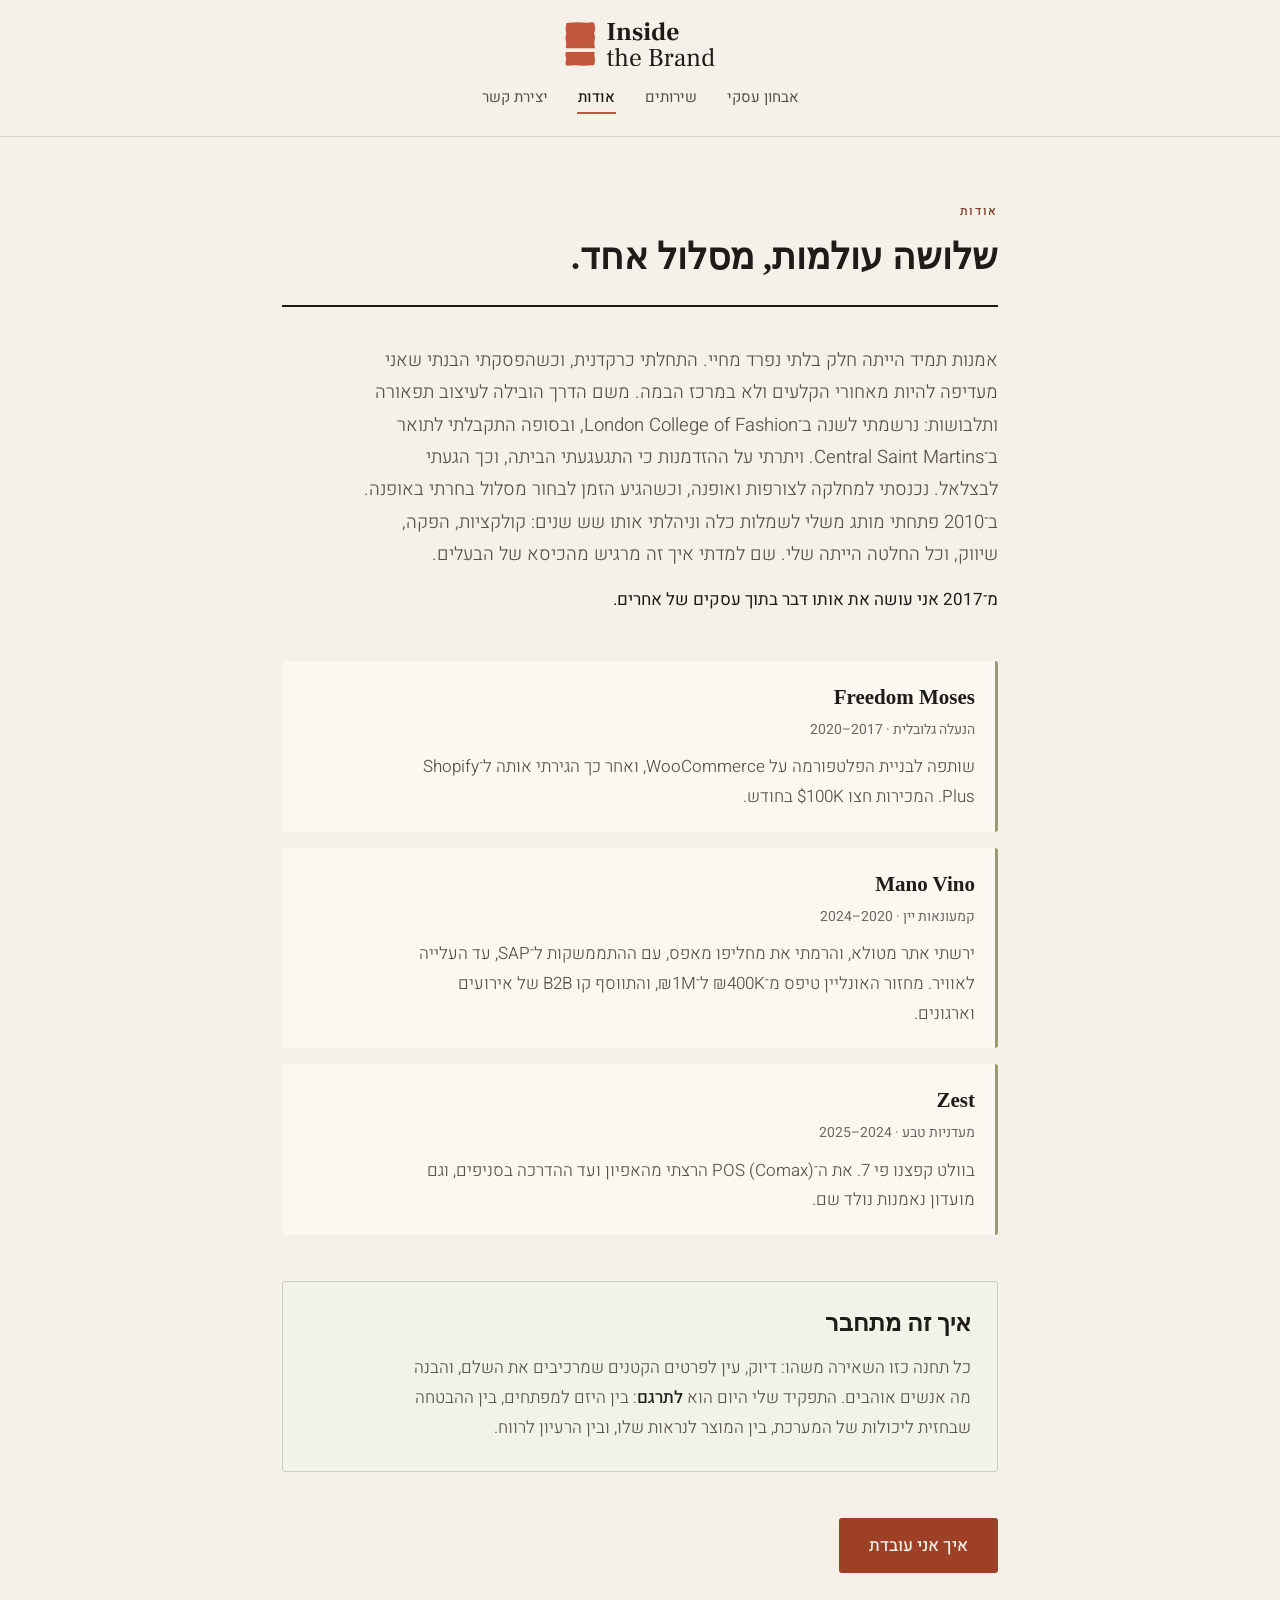
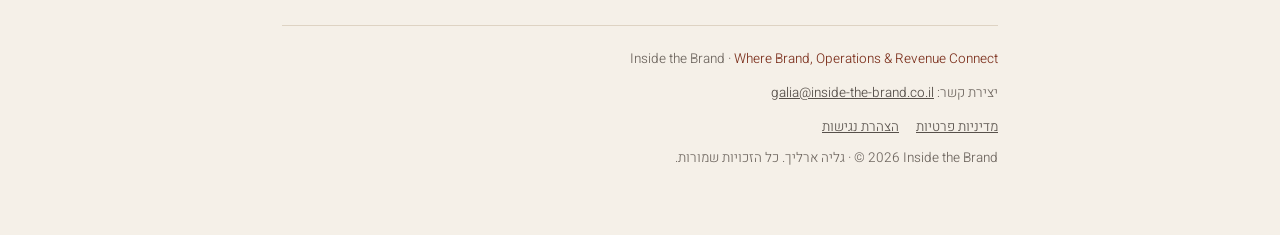
==== about.html @ d3a3e1fe "השאלון עובר ל-diagnosis.html, הלוגו מקשר לדף הבית, תיקון עוגן יצירת קשר Co-Authored-By: Claude Opus " ====
<!doctype html>
<html lang="he" dir="rtl">
<head>
<meta charset="utf-8">
<meta name="viewport" content="width=device-width, initial-scale=1">
<!-- מדיניות אבטחה (23.09.2026): בעמוד הזה אין סקריפט, ולכן שום סקריפט לא ירוץ בו. -->
<meta http-equiv="Content-Security-Policy" content="default-src 'none'; style-src 'self' 'unsafe-inline'; font-src 'self'; img-src 'self'; form-action 'none'; base-uri 'none'">
<meta name="referrer" content="same-origin">
<title>אודות — Inside the Brand</title>
<meta name="description" content="גליה ארליך: מעיצוב אופנה ומותג עצמאי אל ניהול אי־קומרס ותפעול למותגי צריכה. שלושה עולמות שמתחברים לתפקיד אחד — לתרגם בין הרעיון לרווח.">
<link rel="icon" href="assets/itb-favicon.ico" sizes="any">
<link rel="icon" type="image/png" href="assets/itb-favicon-32.png" sizes="32x32">
<link rel="apple-touch-icon" href="assets/itb-favicon-180.png">
<link rel="stylesheet" href="assets/fonts/fonts.css">
<link rel="stylesheet" href="assets/tokens.css">
<link rel="stylesheet" href="assets/masthead.css">
<style>
  /* הצבעים מגיעים כולם מ-assets/tokens.css. אין כאן אף הקס. */
  *{box-sizing:border-box}
  html{background:var(--surface)}
  body{
    margin:0;direction:rtl;text-align:right;
    font-family:var(--font-body);
    font-size:17px;line-height:1.75;font-weight:400;color:var(--fg);background:var(--surface);
    -webkit-font-smoothing:antialiased;
  }
  .wrap{max-width:760px;margin:0 auto;padding:46px 22px 64px}

  header{border-bottom:2px solid var(--fg);padding-bottom:26px;margin-bottom:38px}
  .eyebrow{font-size:12px;letter-spacing:.14em;color:var(--accent-deep);font-weight:500;margin:0 0 14px}
  h1{font-family:var(--font-display);font-size:36px;line-height:1.2;margin:0;font-weight:700;color:var(--fg)}

  section{margin:0 0 46px}
  h2{font-family:var(--font-display);font-size:24px;margin:0 0 14px;font-weight:700;line-height:1.3;color:var(--fg)}
  p{color:var(--fg-soft);font-weight:300;margin:0 0 14px;max-width:64ch}
  strong{color:var(--fg);font-weight:500}
  a{color:var(--accent-deep)}
  a:focus-visible{outline:3px solid var(--accent-deep);outline-offset:2px;border-radius:2px}

  .opening p:first-child{font-size:18.5px}
  .bridge-line{color:var(--fg);font-weight:400}

  /* שלוש התחנות — רצועת זית דקה, המשפחה המשנית */
  .roles{margin:6px 0 46px}
  .role{
    border-right:3px solid var(--olive-400);
    background:var(--surface-card);
    border-radius:0 3px 3px 0;
    padding:18px 20px 20px;margin:0 0 16px;
  }
  .role:last-child{margin-bottom:0}
  .role .nm{font-family:var(--font-display);font-size:21px;font-weight:700;color:var(--fg);margin:0 0 2px}
  .role .meta{font-size:14px;color:var(--fg-muted);font-weight:400;margin:0 0 10px}
  .role p:last-child{margin-bottom:0}

  /* איך זה מתחבר */
  .connect{background:var(--olive-050);border:1px solid var(--olive-200);border-radius:3px;padding:26px 26px 28px}
  .connect h2{margin-top:0}
  .connect p:last-child{margin-bottom:0}

  .next{margin-top:6px}
  .cta{
    display:inline-block;background:var(--accent-fill);color:var(--paper);
    text-decoration:none;font-weight:500;font-size:17px;padding:13px 30px;border-radius:3px;
  }
  .cta:hover{background:var(--terra-500)}
  .cta:focus-visible{outline:3px solid var(--accent-deep);outline-offset:3px}

  footer{margin-top:52px;padding-top:22px;border-top:1px solid var(--paper-500);font-size:13.5px;color:var(--fg-muted);font-weight:300}
  footer .t{color:var(--accent-deep)}
  footer .contact{display:block;margin-top:10px}
  footer .contact a{color:var(--fg-soft);overflow-wrap:anywhere}
  footer .legal-links{display:block;margin-top:10px}
  footer .legal-links a{color:var(--fg-soft);text-decoration:underline;margin-left:14px}
  footer .rights{display:block;margin-top:8px}

  @media (max-width:600px){
    .wrap{padding:30px 16px 48px}
    h1{font-size:27px} h2{font-size:21px}
    .connect{padding:20px 18px 22px}
    .role{padding:15px 16px 17px}
  }
</style>
</head>
<body>

<div class="masthead">
  <p class="logo"><a href="./" class="home-link">
    <img src="assets/itb-lockup-primary.svg" alt="Inside the Brand · לדף הבית" width="150" height="44">
  </a></p>
<!-- MENU:START -->
  <nav class="nav" aria-label="ניווט ראשי">
    <ul>
      <li><a href="diagnosis.html">אבחון עסקי</a></li>
      <li><a href="services.html">שירותים</a></li>
      <li><a href="about.html" aria-current="page">אודות</a></li>
      <li><a href="#contact">יצירת קשר</a></li>
    </ul>
  </nav>
<!-- MENU:END -->
</div>

<div class="wrap">

<header>
  <p class="eyebrow">אודות</p>
  <h1>שלושה עולמות, מסלול אחד.</h1>
</header>

<section class="opening">
  <p>אמנות תמיד הייתה חלק בלתי נפרד מחיי. התחלתי כרקדנית, וכשהפסקתי הבנתי שאני מעדיפה להיות מאחורי הקלעים ולא במרכז הבמה. משם הדרך הובילה לעיצוב תפאורה ותלבושות: נרשמתי לשנה ב־London College of Fashion, ובסופה התקבלתי לתואר ב־Central Saint Martins. ויתרתי על ההזדמנות כי התגעגעתי הביתה, וכך הגעתי לבצלאל. נכנסתי למחלקה לצורפות ואופנה, וכשהגיע הזמן לבחור מסלול בחרתי באופנה. ב־2010 פתחתי מותג משלי לשמלות כלה וניהלתי אותו שש שנים: קולקציות, הפקה, שיווק, וכל החלטה הייתה שלי. שם למדתי איך זה מרגיש מהכיסא של הבעלים.</p>
  <p class="bridge-line">מ־2017 אני עושה את אותו דבר בתוך עסקים של אחרים.</p>
</section>

<section class="roles">
  <div class="role">
    <p class="nm">Freedom Moses</p>
    <p class="meta">הנעלה גלובלית · 2017–2020</p>
    <p>שותפה לבניית הפלטפורמה על WooCommerce, ואחר כך הגירתי אותה ל־Shopify Plus. המכירות חצו $100K בחודש.</p>
  </div>
  <div class="role">
    <p class="nm">Mano Vino</p>
    <p class="meta">קמעונאות יין · 2020–2024</p>
    <p>ירשתי אתר מטולא, והרמתי את מחליפו מאפס, עם ההתממשקות ל־SAP, עד העלייה לאוויר. מחזור האונליין טיפס מ־₪400K ל־₪1M, והתווסף קו B2B של אירועים וארגונים.</p>
  </div>
  <div class="role">
    <p class="nm">Zest</p>
    <p class="meta">מעדניות טבע · 2024–2025</p>
    <p>בוולט קפצנו פי 7. את ה־POS (Comax) הרצתי מהאפיון ועד ההדרכה בסניפים, וגם מועדון נאמנות נולד שם.</p>
  </div>
</section>

<section class="connect">
  <h2>איך זה מתחבר</h2>
  <p>כל תחנה כזו השאירה משהו: דיוק, עין לפרטים הקטנים שמרכיבים את השלם, והבנה מה אנשים אוהבים. התפקיד שלי היום הוא <strong>לתרגם</strong>: בין היזם למפתחים, בין ההבטחה שבחזית ליכולות של המערכת, בין המוצר לנראות שלו, ובין הרעיון לרווח.</p>
</section>

<section class="next">
  <p><a class="cta" href="services.html">איך אני עובדת</a></p>
</section>

<footer id="contact">
  Inside the Brand · <span class="t">Where Brand, Operations &amp; Revenue Connect</span>
  <span class="contact">יצירת קשר: <a href="mailto:galia@inside-the-brand.co.il">galia@inside-the-brand.co.il</a></span>
  <span class="legal-links">
    <a href="מדיניות-פרטיות.html">מדיניות פרטיות</a>
    <a href="הצהרת-נגישות.html">הצהרת נגישות</a>
  </span>
  <span class="rights"><span dir="ltr">&copy; 2026 Inside the Brand</span> · גליה ארליך. כל הזכויות שמורות.</span>
</footer>

</div>
</body>
</html>
---- assets/fonts/fonts.css ----
/* Heebo + Frank Ruhl Libre, served from this site instead of fonts.googleapis.com
   so a visitor's browser never contacts Google just to draw text (added 18.09.2026,
   security review). The @font-face rules are Google's own, byte for byte, with only
   the URLs changed, so rendering is identical.
   Both fonts: SIL Open Font License 1.1, https://openfontlicense.org
   Heebo (c) The Heebo Project Authors. Frank Ruhl Libre (c) The Frank Ruhl Libre Project Authors. */
/* hebrew */
@font-face {
  font-family: 'Frank Ruhl Libre';
  font-style: normal;
  font-weight: 400;
  font-display: swap;
  src: url(frank-ruhl-libre-hebrew.woff2) format('woff2');
  unicode-range: U+0307-0308, U+0590-05FF, U+200C-2010, U+20AA, U+25CC, U+FB1D-FB4F;
}
/* latin-ext */
@font-face {
  font-family: 'Frank Ruhl Libre';
  font-style: normal;
  font-weight: 400;
  font-display: swap;
  src: url(frank-ruhl-libre-latin-ext.woff2) format('woff2');
  unicode-range: U+0100-02BA, U+02BD-02C5, U+02C7-02CC, U+02CE-02D7, U+02DD-02FF, U+0304, U+0308, U+0329, U+1D00-1DBF, U+1E00-1E9F, U+1EF2-1EFF, U+2020, U+20A0-20AB, U+20AD-20C0, U+2113, U+2C60-2C7F, U+A720-A7FF;
}
/* latin */
@font-face {
  font-family: 'Frank Ruhl Libre';
  font-style: normal;
  font-weight: 400;
  font-display: swap;
  src: url(frank-ruhl-libre-latin.woff2) format('woff2');
  unicode-range: U+0000-00FF, U+0131, U+0152-0153, U+02BB-02BC, U+02C6, U+02DA, U+02DC, U+0304, U+0308, U+0329, U+2000-206F, U+20AC, U+2122, U+2191, U+2193, U+2212, U+2215, U+FEFF, U+FFFD;
}
/* hebrew */
@font-face {
  font-family: 'Frank Ruhl Libre';
  font-style: normal;
  font-weight: 500;
  font-display: swap;
  src: url(frank-ruhl-libre-hebrew.woff2) format('woff2');
  unicode-range: U+0307-0308, U+0590-05FF, U+200C-2010, U+20AA, U+25CC, U+FB1D-FB4F;
}
/* latin-ext */
@font-face {
  font-family: 'Frank Ruhl Libre';
  font-style: normal;
  font-weight: 500;
  font-display: swap;
  src: url(frank-ruhl-libre-latin-ext.woff2) format('woff2');
  unicode-range: U+0100-02BA, U+02BD-02C5, U+02C7-02CC, U+02CE-02D7, U+02DD-02FF, U+0304, U+0308, U+0329, U+1D00-1DBF, U+1E00-1E9F, U+1EF2-1EFF, U+2020, U+20A0-20AB, U+20AD-20C0, U+2113, U+2C60-2C7F, U+A720-A7FF;
}
/* latin */
@font-face {
  font-family: 'Frank Ruhl Libre';
  font-style: normal;
  font-weight: 500;
  font-display: swap;
  src: url(frank-ruhl-libre-latin.woff2) format('woff2');
  unicode-range: U+0000-00FF, U+0131, U+0152-0153, U+02BB-02BC, U+02C6, U+02DA, U+02DC, U+0304, U+0308, U+0329, U+2000-206F, U+20AC, U+2122, U+2191, U+2193, U+2212, U+2215, U+FEFF, U+FFFD;
}
/* hebrew */
@font-face {
  font-family: 'Frank Ruhl Libre';
  font-style: normal;
  font-weight: 700;
  font-display: swap;
  src: url(frank-ruhl-libre-hebrew.woff2) format('woff2');
  unicode-range: U+0307-0308, U+0590-05FF, U+200C-2010, U+20AA, U+25CC, U+FB1D-FB4F;
}
/* latin-ext */
@font-face {
  font-family: 'Frank Ruhl Libre';
  font-style: normal;
  font-weight: 700;
  font-display: swap;
  src: url(frank-ruhl-libre-latin-ext.woff2) format('woff2');
  unicode-range: U+0100-02BA, U+02BD-02C5, U+02C7-02CC, U+02CE-02D7, U+02DD-02FF, U+0304, U+0308, U+0329, U+1D00-1DBF, U+1E00-1E9F, U+1EF2-1EFF, U+2020, U+20A0-20AB, U+20AD-20C0, U+2113, U+2C60-2C7F, U+A720-A7FF;
}
/* latin */
@font-face {
  font-family: 'Frank Ruhl Libre';
  font-style: normal;
  font-weight: 700;
  font-display: swap;
  src: url(frank-ruhl-libre-latin.woff2) format('woff2');
  unicode-range: U+0000-00FF, U+0131, U+0152-0153, U+02BB-02BC, U+02C6, U+02DA, U+02DC, U+0304, U+0308, U+0329, U+2000-206F, U+20AC, U+2122, U+2191, U+2193, U+2212, U+2215, U+FEFF, U+FFFD;
}
/* hebrew */
@font-face {
  font-family: 'Heebo';
  font-style: normal;
  font-weight: 300;
  font-display: swap;
  src: url(heebo-hebrew.woff2) format('woff2');
  unicode-range: U+0307-0308, U+0590-05FF, U+200C-2010, U+20AA, U+25CC, U+FB1D-FB4F;
}
/* math */
@font-face {
  font-family: 'Heebo';
  font-style: normal;
  font-weight: 300;
  font-display: swap;
  src: url(heebo-math.woff2) format('woff2');
  unicode-range: U+0302-0303, U+0305, U+0307-0308, U+0310, U+0312, U+0315, U+031A, U+0326-0327, U+032C, U+032F-0330, U+0332-0333, U+0338, U+033A, U+0346, U+034D, U+0391-03A1, U+03A3-03A9, U+03B1-03C9, U+03D1, U+03D5-03D6, U+03F0-03F1, U+03F4-03F5, U+2016-2017, U+2034-2038, U+203C, U+2040, U+2043, U+2047, U+2050, U+2057, U+205F, U+2070-2071, U+2074-208E, U+2090-209C, U+20D0-20DC, U+20E1, U+20E5-20EF, U+2100-2112, U+2114-2115, U+2117-2121, U+2123-214F, U+2190, U+2192, U+2194-21AE, U+21B0-21E5, U+21F1-21F2, U+21F4-2211, U+2213-2214, U+2216-22FF, U+2308-230B, U+2310, U+2319, U+231C-2321, U+2336-237A, U+237C, U+2395, U+239B-23B7, U+23D0, U+23DC-23E1, U+2474-2475, U+25AF, U+25B3, U+25B7, U+25BD, U+25C1, U+25CA, U+25CC, U+25FB, U+266D-266F, U+27C0-27FF, U+2900-2AFF, U+2B0E-2B11, U+2B30-2B4C, U+2BFE, U+3030, U+FF5B, U+FF5D, U+1D400-1D7FF, U+1EE00-1EEFF;
}
/* symbols */
@font-face {
  font-family: 'Heebo';
  font-style: normal;
  font-weight: 300;
  font-display: swap;
  src: url(heebo-symbols.woff2) format('woff2');
  unicode-range: U+0001-000C, U+000E-001F, U+007F-009F, U+20DD-20E0, U+20E2-20E4, U+2150-218F, U+2190, U+2192, U+2194-2199, U+21AF, U+21E6-21F0, U+21F3, U+2218-2219, U+2299, U+22C4-22C6, U+2300-243F, U+2440-244A, U+2460-24FF, U+25A0-27BF, U+2800-28FF, U+2921-2922, U+2981, U+29BF, U+29EB, U+2B00-2BFF, U+4DC0-4DFF, U+FFF9-FFFB, U+10140-1018E, U+10190-1019C, U+101A0, U+101D0-101FD, U+102E0-102FB, U+10E60-10E7E, U+1D2C0-1D2D3, U+1D2E0-1D37F, U+1F000-1F0FF, U+1F100-1F1AD, U+1F1E6-1F1FF, U+1F30D-1F30F, U+1F315, U+1F31C, U+1F31E, U+1F320-1F32C, U+1F336, U+1F378, U+1F37D, U+1F382, U+1F393-1F39F, U+1F3A7-1F3A8, U+1F3AC-1F3AF, U+1F3C2, U+1F3C4-1F3C6, U+1F3CA-1F3CE, U+1F3D4-1F3E0, U+1F3ED, U+1F3F1-1F3F3, U+1F3F5-1F3F7, U+1F408, U+1F415, U+1F41F, U+1F426, U+1F43F, U+1F441-1F442, U+1F444, U+1F446-1F449, U+1F44C-1F44E, U+1F453, U+1F46A, U+1F47D, U+1F4A3, U+1F4B0, U+1F4B3, U+1F4B9, U+1F4BB, U+1F4BF, U+1F4C8-1F4CB, U+1F4D6, U+1F4DA, U+1F4DF, U+1F4E3-1F4E6, U+1F4EA-1F4ED, U+1F4F7, U+1F4F9-1F4FB, U+1F4FD-1F4FE, U+1F503, U+1F507-1F50B, U+1F50D, U+1F512-1F513, U+1F53E-1F54A, U+1F54F-1F5FA, U+1F610, U+1F650-1F67F, U+1F687, U+1F68D, U+1F691, U+1F694, U+1F698, U+1F6AD, U+1F6B2, U+1F6B9-1F6BA, U+1F6BC, U+1F6C6-1F6CF, U+1F6D3-1F6D7, U+1F6E0-1F6EA, U+1F6F0-1F6F3, U+1F6F7-1F6FC, U+1F700-1F7FF, U+1F800-1F80B, U+1F810-1F847, U+1F850-1F859, U+1F860-1F887, U+1F890-1F8AD, U+1F8B0-1F8BB, U+1F8C0-1F8C1, U+1F900-1F90B, U+1F93B, U+1F946, U+1F984, U+1F996, U+1F9E9, U+1FA00-1FA6F, U+1FA70-1FA7C, U+1FA80-1FA89, U+1FA8F-1FAC6, U+1FACE-1FADC, U+1FADF-1FAE9, U+1FAF0-1FAF8, U+1FB00-1FBFF;
}
/* latin-ext */
@font-face {
  font-family: 'Heebo';
  font-style: normal;
  font-weight: 300;
  font-display: swap;
  src: url(heebo-latin-ext.woff2) format('woff2');
  unicode-range: U+0100-02BA, U+02BD-02C5, U+02C7-02CC, U+02CE-02D7, U+02DD-02FF, U+0304, U+0308, U+0329, U+1D00-1DBF, U+1E00-1E9F, U+1EF2-1EFF, U+2020, U+20A0-20AB, U+20AD-20C0, U+2113, U+2C60-2C7F, U+A720-A7FF;
}
/* latin */
@font-face {
  font-family: 'Heebo';
  font-style: normal;
  font-weight: 300;
  font-display: swap;
  src: url(heebo-latin.woff2) format('woff2');
  unicode-range: U+0000-00FF, U+0131, U+0152-0153, U+02BB-02BC, U+02C6, U+02DA, U+02DC, U+0304, U+0308, U+0329, U+2000-206F, U+20AC, U+2122, U+2191, U+2193, U+2212, U+2215, U+FEFF, U+FFFD;
}
/* hebrew */
@font-face {
  font-family: 'Heebo';
  font-style: normal;
  font-weight: 400;
  font-display: swap;
  src: url(heebo-hebrew.woff2) format('woff2');
  unicode-range: U+0307-0308, U+0590-05FF, U+200C-2010, U+20AA, U+25CC, U+FB1D-FB4F;
}
/* math */
@font-face {
  font-family: 'Heebo';
  font-style: normal;
  font-weight: 400;
  font-display: swap;
  src: url(heebo-math.woff2) format('woff2');
  unicode-range: U+0302-0303, U+0305, U+0307-0308, U+0310, U+0312, U+0315, U+031A, U+0326-0327, U+032C, U+032F-0330, U+0332-0333, U+0338, U+033A, U+0346, U+034D, U+0391-03A1, U+03A3-03A9, U+03B1-03C9, U+03D1, U+03D5-03D6, U+03F0-03F1, U+03F4-03F5, U+2016-2017, U+2034-2038, U+203C, U+2040, U+2043, U+2047, U+2050, U+2057, U+205F, U+2070-2071, U+2074-208E, U+2090-209C, U+20D0-20DC, U+20E1, U+20E5-20EF, U+2100-2112, U+2114-2115, U+2117-2121, U+2123-214F, U+2190, U+2192, U+2194-21AE, U+21B0-21E5, U+21F1-21F2, U+21F4-2211, U+2213-2214, U+2216-22FF, U+2308-230B, U+2310, U+2319, U+231C-2321, U+2336-237A, U+237C, U+2395, U+239B-23B7, U+23D0, U+23DC-23E1, U+2474-2475, U+25AF, U+25B3, U+25B7, U+25BD, U+25C1, U+25CA, U+25CC, U+25FB, U+266D-266F, U+27C0-27FF, U+2900-2AFF, U+2B0E-2B11, U+2B30-2B4C, U+2BFE, U+3030, U+FF5B, U+FF5D, U+1D400-1D7FF, U+1EE00-1EEFF;
}
/* symbols */
@font-face {
  font-family: 'Heebo';
  font-style: normal;
  font-weight: 400;
  font-display: swap;
  src: url(heebo-symbols.woff2) format('woff2');
  unicode-range: U+0001-000C, U+000E-001F, U+007F-009F, U+20DD-20E0, U+20E2-20E4, U+2150-218F, U+2190, U+2192, U+2194-2199, U+21AF, U+21E6-21F0, U+21F3, U+2218-2219, U+2299, U+22C4-22C6, U+2300-243F, U+2440-244A, U+2460-24FF, U+25A0-27BF, U+2800-28FF, U+2921-2922, U+2981, U+29BF, U+29EB, U+2B00-2BFF, U+4DC0-4DFF, U+FFF9-FFFB, U+10140-1018E, U+10190-1019C, U+101A0, U+101D0-101FD, U+102E0-102FB, U+10E60-10E7E, U+1D2C0-1D2D3, U+1D2E0-1D37F, U+1F000-1F0FF, U+1F100-1F1AD, U+1F1E6-1F1FF, U+1F30D-1F30F, U+1F315, U+1F31C, U+1F31E, U+1F320-1F32C, U+1F336, U+1F378, U+1F37D, U+1F382, U+1F393-1F39F, U+1F3A7-1F3A8, U+1F3AC-1F3AF, U+1F3C2, U+1F3C4-1F3C6, U+1F3CA-1F3CE, U+1F3D4-1F3E0, U+1F3ED, U+1F3F1-1F3F3, U+1F3F5-1F3F7, U+1F408, U+1F415, U+1F41F, U+1F426, U+1F43F, U+1F441-1F442, U+1F444, U+1F446-1F449, U+1F44C-1F44E, U+1F453, U+1F46A, U+1F47D, U+1F4A3, U+1F4B0, U+1F4B3, U+1F4B9, U+1F4BB, U+1F4BF, U+1F4C8-1F4CB, U+1F4D6, U+1F4DA, U+1F4DF, U+1F4E3-1F4E6, U+1F4EA-1F4ED, U+1F4F7, U+1F4F9-1F4FB, U+1F4FD-1F4FE, U+1F503, U+1F507-1F50B, U+1F50D, U+1F512-1F513, U+1F53E-1F54A, U+1F54F-1F5FA, U+1F610, U+1F650-1F67F, U+1F687, U+1F68D, U+1F691, U+1F694, U+1F698, U+1F6AD, U+1F6B2, U+1F6B9-1F6BA, U+1F6BC, U+1F6C6-1F6CF, U+1F6D3-1F6D7, U+1F6E0-1F6EA, U+1F6F0-1F6F3, U+1F6F7-1F6FC, U+1F700-1F7FF, U+1F800-1F80B, U+1F810-1F847, U+1F850-1F859, U+1F860-1F887, U+1F890-1F8AD, U+1F8B0-1F8BB, U+1F8C0-1F8C1, U+1F900-1F90B, U+1F93B, U+1F946, U+1F984, U+1F996, U+1F9E9, U+1FA00-1FA6F, U+1FA70-1FA7C, U+1FA80-1FA89, U+1FA8F-1FAC6, U+1FACE-1FADC, U+1FADF-1FAE9, U+1FAF0-1FAF8, U+1FB00-1FBFF;
}
/* latin-ext */
@font-face {
  font-family: 'Heebo';
  font-style: normal;
  font-weight: 400;
  font-display: swap;
  src: url(heebo-latin-ext.woff2) format('woff2');
  unicode-range: U+0100-02BA, U+02BD-02C5, U+02C7-02CC, U+02CE-02D7, U+02DD-02FF, U+0304, U+0308, U+0329, U+1D00-1DBF, U+1E00-1E9F, U+1EF2-1EFF, U+2020, U+20A0-20AB, U+20AD-20C0, U+2113, U+2C60-2C7F, U+A720-A7FF;
}
/* latin */
@font-face {
  font-family: 'Heebo';
  font-style: normal;
  font-weight: 400;
  font-display: swap;
  src: url(heebo-latin.woff2) format('woff2');
  unicode-range: U+0000-00FF, U+0131, U+0152-0153, U+02BB-02BC, U+02C6, U+02DA, U+02DC, U+0304, U+0308, U+0329, U+2000-206F, U+20AC, U+2122, U+2191, U+2193, U+2212, U+2215, U+FEFF, U+FFFD;
}
/* hebrew */
@font-face {
  font-family: 'Heebo';
  font-style: normal;
  font-weight: 500;
  font-display: swap;
  src: url(heebo-hebrew.woff2) format('woff2');
  unicode-range: U+0307-0308, U+0590-05FF, U+200C-2010, U+20AA, U+25CC, U+FB1D-FB4F;
}
/* math */
@font-face {
  font-family: 'Heebo';
  font-style: normal;
  font-weight: 500;
  font-display: swap;
  src: url(heebo-math.woff2) format('woff2');
  unicode-range: U+0302-0303, U+0305, U+0307-0308, U+0310, U+0312, U+0315, U+031A, U+0326-0327, U+032C, U+032F-0330, U+0332-0333, U+0338, U+033A, U+0346, U+034D, U+0391-03A1, U+03A3-03A9, U+03B1-03C9, U+03D1, U+03D5-03D6, U+03F0-03F1, U+03F4-03F5, U+2016-2017, U+2034-2038, U+203C, U+2040, U+2043, U+2047, U+2050, U+2057, U+205F, U+2070-2071, U+2074-208E, U+2090-209C, U+20D0-20DC, U+20E1, U+20E5-20EF, U+2100-2112, U+2114-2115, U+2117-2121, U+2123-214F, U+2190, U+2192, U+2194-21AE, U+21B0-21E5, U+21F1-21F2, U+21F4-2211, U+2213-2214, U+2216-22FF, U+2308-230B, U+2310, U+2319, U+231C-2321, U+2336-237A, U+237C, U+2395, U+239B-23B7, U+23D0, U+23DC-23E1, U+2474-2475, U+25AF, U+25B3, U+25B7, U+25BD, U+25C1, U+25CA, U+25CC, U+25FB, U+266D-266F, U+27C0-27FF, U+2900-2AFF, U+2B0E-2B11, U+2B30-2B4C, U+2BFE, U+3030, U+FF5B, U+FF5D, U+1D400-1D7FF, U+1EE00-1EEFF;
}
/* symbols */
@font-face {
  font-family: 'Heebo';
  font-style: normal;
  font-weight: 500;
  font-display: swap;
  src: url(heebo-symbols.woff2) format('woff2');
  unicode-range: U+0001-000C, U+000E-001F, U+007F-009F, U+20DD-20E0, U+20E2-20E4, U+2150-218F, U+2190, U+2192, U+2194-2199, U+21AF, U+21E6-21F0, U+21F3, U+2218-2219, U+2299, U+22C4-22C6, U+2300-243F, U+2440-244A, U+2460-24FF, U+25A0-27BF, U+2800-28FF, U+2921-2922, U+2981, U+29BF, U+29EB, U+2B00-2BFF, U+4DC0-4DFF, U+FFF9-FFFB, U+10140-1018E, U+10190-1019C, U+101A0, U+101D0-101FD, U+102E0-102FB, U+10E60-10E7E, U+1D2C0-1D2D3, U+1D2E0-1D37F, U+1F000-1F0FF, U+1F100-1F1AD, U+1F1E6-1F1FF, U+1F30D-1F30F, U+1F315, U+1F31C, U+1F31E, U+1F320-1F32C, U+1F336, U+1F378, U+1F37D, U+1F382, U+1F393-1F39F, U+1F3A7-1F3A8, U+1F3AC-1F3AF, U+1F3C2, U+1F3C4-1F3C6, U+1F3CA-1F3CE, U+1F3D4-1F3E0, U+1F3ED, U+1F3F1-1F3F3, U+1F3F5-1F3F7, U+1F408, U+1F415, U+1F41F, U+1F426, U+1F43F, U+1F441-1F442, U+1F444, U+1F446-1F449, U+1F44C-1F44E, U+1F453, U+1F46A, U+1F47D, U+1F4A3, U+1F4B0, U+1F4B3, U+1F4B9, U+1F4BB, U+1F4BF, U+1F4C8-1F4CB, U+1F4D6, U+1F4DA, U+1F4DF, U+1F4E3-1F4E6, U+1F4EA-1F4ED, U+1F4F7, U+1F4F9-1F4FB, U+1F4FD-1F4FE, U+1F503, U+1F507-1F50B, U+1F50D, U+1F512-1F513, U+1F53E-1F54A, U+1F54F-1F5FA, U+1F610, U+1F650-1F67F, U+1F687, U+1F68D, U+1F691, U+1F694, U+1F698, U+1F6AD, U+1F6B2, U+1F6B9-1F6BA, U+1F6BC, U+1F6C6-1F6CF, U+1F6D3-1F6D7, U+1F6E0-1F6EA, U+1F6F0-1F6F3, U+1F6F7-1F6FC, U+1F700-1F7FF, U+1F800-1F80B, U+1F810-1F847, U+1F850-1F859, U+1F860-1F887, U+1F890-1F8AD, U+1F8B0-1F8BB, U+1F8C0-1F8C1, U+1F900-1F90B, U+1F93B, U+1F946, U+1F984, U+1F996, U+1F9E9, U+1FA00-1FA6F, U+1FA70-1FA7C, U+1FA80-1FA89, U+1FA8F-1FAC6, U+1FACE-1FADC, U+1FADF-1FAE9, U+1FAF0-1FAF8, U+1FB00-1FBFF;
}
/* latin-ext */
@font-face {
  font-family: 'Heebo';
  font-style: normal;
  font-weight: 500;
  font-display: swap;
  src: url(heebo-latin-ext.woff2) format('woff2');
  unicode-range: U+0100-02BA, U+02BD-02C5, U+02C7-02CC, U+02CE-02D7, U+02DD-02FF, U+0304, U+0308, U+0329, U+1D00-1DBF, U+1E00-1E9F, U+1EF2-1EFF, U+2020, U+20A0-20AB, U+20AD-20C0, U+2113, U+2C60-2C7F, U+A720-A7FF;
}
/* latin */
@font-face {
  font-family: 'Heebo';
  font-style: normal;
  font-weight: 500;
  font-display: swap;
  src: url(heebo-latin.woff2) format('woff2');
  unicode-range: U+0000-00FF, U+0131, U+0152-0153, U+02BB-02BC, U+02C6, U+02DA, U+02DC, U+0304, U+0308, U+0329, U+2000-206F, U+20AC, U+2122, U+2191, U+2193, U+2212, U+2215, U+FEFF, U+FFFD;
}
/* hebrew */
@font-face {
  font-family: 'Heebo';
  font-style: normal;
  font-weight: 700;
  font-display: swap;
  src: url(heebo-hebrew.woff2) format('woff2');
  unicode-range: U+0307-0308, U+0590-05FF, U+200C-2010, U+20AA, U+25CC, U+FB1D-FB4F;
}
/* math */
@font-face {
  font-family: 'Heebo';
  font-style: normal;
  font-weight: 700;
  font-display: swap;
  src: url(heebo-math.woff2) format('woff2');
  unicode-range: U+0302-0303, U+0305, U+0307-0308, U+0310, U+0312, U+0315, U+031A, U+0326-0327, U+032C, U+032F-0330, U+0332-0333, U+0338, U+033A, U+0346, U+034D, U+0391-03A1, U+03A3-03A9, U+03B1-03C9, U+03D1, U+03D5-03D6, U+03F0-03F1, U+03F4-03F5, U+2016-2017, U+2034-2038, U+203C, U+2040, U+2043, U+2047, U+2050, U+2057, U+205F, U+2070-2071, U+2074-208E, U+2090-209C, U+20D0-20DC, U+20E1, U+20E5-20EF, U+2100-2112, U+2114-2115, U+2117-2121, U+2123-214F, U+2190, U+2192, U+2194-21AE, U+21B0-21E5, U+21F1-21F2, U+21F4-2211, U+2213-2214, U+2216-22FF, U+2308-230B, U+2310, U+2319, U+231C-2321, U+2336-237A, U+237C, U+2395, U+239B-23B7, U+23D0, U+23DC-23E1, U+2474-2475, U+25AF, U+25B3, U+25B7, U+25BD, U+25C1, U+25CA, U+25CC, U+25FB, U+266D-266F, U+27C0-27FF, U+2900-2AFF, U+2B0E-2B11, U+2B30-2B4C, U+2BFE, U+3030, U+FF5B, U+FF5D, U+1D400-1D7FF, U+1EE00-1EEFF;
}
/* symbols */
@font-face {
  font-family: 'Heebo';
  font-style: normal;
  font-weight: 700;
  font-display: swap;
  src: url(heebo-symbols.woff2) format('woff2');
  unicode-range: U+0001-000C, U+000E-001F, U+007F-009F, U+20DD-20E0, U+20E2-20E4, U+2150-218F, U+2190, U+2192, U+2194-2199, U+21AF, U+21E6-21F0, U+21F3, U+2218-2219, U+2299, U+22C4-22C6, U+2300-243F, U+2440-244A, U+2460-24FF, U+25A0-27BF, U+2800-28FF, U+2921-2922, U+2981, U+29BF, U+29EB, U+2B00-2BFF, U+4DC0-4DFF, U+FFF9-FFFB, U+10140-1018E, U+10190-1019C, U+101A0, U+101D0-101FD, U+102E0-102FB, U+10E60-10E7E, U+1D2C0-1D2D3, U+1D2E0-1D37F, U+1F000-1F0FF, U+1F100-1F1AD, U+1F1E6-1F1FF, U+1F30D-1F30F, U+1F315, U+1F31C, U+1F31E, U+1F320-1F32C, U+1F336, U+1F378, U+1F37D, U+1F382, U+1F393-1F39F, U+1F3A7-1F3A8, U+1F3AC-1F3AF, U+1F3C2, U+1F3C4-1F3C6, U+1F3CA-1F3CE, U+1F3D4-1F3E0, U+1F3ED, U+1F3F1-1F3F3, U+1F3F5-1F3F7, U+1F408, U+1F415, U+1F41F, U+1F426, U+1F43F, U+1F441-1F442, U+1F444, U+1F446-1F449, U+1F44C-1F44E, U+1F453, U+1F46A, U+1F47D, U+1F4A3, U+1F4B0, U+1F4B3, U+1F4B9, U+1F4BB, U+1F4BF, U+1F4C8-1F4CB, U+1F4D6, U+1F4DA, U+1F4DF, U+1F4E3-1F4E6, U+1F4EA-1F4ED, U+1F4F7, U+1F4F9-1F4FB, U+1F4FD-1F4FE, U+1F503, U+1F507-1F50B, U+1F50D, U+1F512-1F513, U+1F53E-1F54A, U+1F54F-1F5FA, U+1F610, U+1F650-1F67F, U+1F687, U+1F68D, U+1F691, U+1F694, U+1F698, U+1F6AD, U+1F6B2, U+1F6B9-1F6BA, U+1F6BC, U+1F6C6-1F6CF, U+1F6D3-1F6D7, U+1F6E0-1F6EA, U+1F6F0-1F6F3, U+1F6F7-1F6FC, U+1F700-1F7FF, U+1F800-1F80B, U+1F810-1F847, U+1F850-1F859, U+1F860-1F887, U+1F890-1F8AD, U+1F8B0-1F8BB, U+1F8C0-1F8C1, U+1F900-1F90B, U+1F93B, U+1F946, U+1F984, U+1F996, U+1F9E9, U+1FA00-1FA6F, U+1FA70-1FA7C, U+1FA80-1FA89, U+1FA8F-1FAC6, U+1FACE-1FADC, U+1FADF-1FAE9, U+1FAF0-1FAF8, U+1FB00-1FBFF;
}
/* latin-ext */
@font-face {
  font-family: 'Heebo';
  font-style: normal;
  font-weight: 700;
  font-display: swap;
  src: url(heebo-latin-ext.woff2) format('woff2');
  unicode-range: U+0100-02BA, U+02BD-02C5, U+02C7-02CC, U+02CE-02D7, U+02DD-02FF, U+0304, U+0308, U+0329, U+1D00-1DBF, U+1E00-1E9F, U+1EF2-1EFF, U+2020, U+20A0-20AB, U+20AD-20C0, U+2113, U+2C60-2C7F, U+A720-A7FF;
}
/* latin */
@font-face {
  font-family: 'Heebo';
  font-style: normal;
  font-weight: 700;
  font-display: swap;
  src: url(heebo-latin.woff2) format('woff2');
  unicode-range: U+0000-00FF, U+0131, U+0152-0153, U+02BB-02BC, U+02C6, U+02DA, U+02DC, U+0304, U+0308, U+0329, U+2000-206F, U+20AC, U+2122, U+2191, U+2193, U+2212, U+2215, U+FEFF, U+FFFD;
}
---- assets/tokens.css ----
/* ============================================================
   Inside the Brand — טוקני צבע
   הועתק לאתר ב-23.9.2026 מתוך המקור: סקיל inside-the-brand-identity.
   ⚠️ לא עורכים כאן. משנים במקור ומעתיקים שוב, אחרת הצבעים
      באתר והצבעים במסמכים יתפצלו.
   ============================================================ */

:root {

  /* ---------- ליבה נעולה (הלוגו בנוי עליהם) ---------- */
  --ink:        #1E1B18;
  --paper:      #F5F0E8;
  --terracotta: #C0563B;

  /* ---------- ניטרלים · צד הנייר ----------
     כולם מחוממים לכיוון הנייר. אין כאן אפור טהור בכוונה:
     אפור קר ליד טרהקוטה נראה מלוכלך. */
  --paper-100: #FDFBF7;  /* כרטיס מוגבה, כמעט לבן */
  --paper-200: #FBF8F2;  /* כרטיס על נייר */
  --paper-300: #F5F0E8;  /* ★ רקע ראשי */
  --paper-400: #EBE3D7;  /* סקשן חלופי */
  --paper-500: #DED3C3;  /* גבולות, מפרידים */
  --paper-600: #C9BCA6;  /* גבול מודגש, מצב מושבת */

  /* ---------- ניטרלים · צד הדיו ---------- */
  --ink-900: #1E1B18;  /* ★ טקסט ראשי · 15.1 מול נייר */
  --ink-800: #33302B;  /* סקשן כהה שאינו שחור · 11.6 */
  --ink-700: #4A443D;  /* 8.5 */
  --ink-600: #57504A;  /* טקסט משני · 7.0 */
  --ink-550: #6F6760;  /* טקסט מוקטן / fine print · 4.9 — הכי בהיר שעדיין קריא */
  --ink-500: #8A827A;  /* 3.3 — ✕ לא לטקסט. אייקונים, מפרידים, קישוט בלבד */
  --ink-400: #ADA49A;  /* 2.2 — placeholder ומצב מושבת בלבד */

  /* ---------- טרהקוטה ---------- */
  --terra-050: #FAF0EC;  /* רקע-רמז */
  --terra-200: #EFCFC4;  /* רקע רך, תגיות */
  --terra-400: #D4826C;  /* מילוי רך, גרפים */
  --terra-500: #C0563B;  /* ★ המותג: לוגו, קווים, כתמים, גרפים */
  --terra-600: #9E4025;  /* מילוי אינטראקטיבי: כפתורים · טקסט נייר עליו = 5.8 ✓ */
  --terra-700: #7E3320;  /* hover, וגם טקסט בטרהקוטה על נייר · 7.8 ✓ */

  /* ---------- זית · המשפחה המשנית ---------- */
  --olive-050: #F1F3E8;
  --olive-200: #CBD1B4;
  --olive-400: #969E70;
  --olive-500: #737C46;  /* ★ הזהות · 3.9 — ✕ לא לטקסט קטן */
  --olive-600: #5A6138;  /* כפתור משני · טקסט נייר עליו = 5.8 ✓ */
  --olive-700: #3F452A;  /* טקסט בזית על נייר · 8.8 ✓ */

  /* ---------- קווים ---------- */
  --line:        rgba(30, 27, 24, 0.12);
  --line-strong: rgba(30, 27, 24, 0.22);

  /* ---------- סטטוסים (לדוחות אבחון) ----------
     טרהקוטה איננה סטטוס. אם צבע המותג מסמן "בעיה",
     הקורא מרגיש שמשהו לא בסדר בכל פעם שהמותג מופיע. */
  --status-ok:        #5A6138;  /* תקין */
  --status-ok-bg:     #F1F3E8;
  --status-watch:     #B5822A;  /* לבדיקה — למילוי */
  --status-watch-text:#7A5618;  /* לבדיקה — לטקסט · 6.0 על הרקע שלו ✓ */
  --status-watch-bg:  #FAF3E4;
  --status-risk:      #8C2F1E;  /* בעיה · 7.0 על הרקע שלו ✓ */
  --status-risk-bg:   #F7E9E5;

  /* ---------- רצף לגרפים ----------
     מסודר לפי בהירות עולה, עם מרווח מינימלי של 8 נקודות
     בין כל שניים. זה מה שמבטיח שהעמודות יישארו נבדלות
     בהדפסת שחור־לבן ואצל אדם עם עיוורון צבעים.
     להשתמש בסדר הזה, לא לדלג ולא לערבב. */
  --chart-1: #331825;  /* שזיף  · בהירות  1.5 */
  --chart-2: #2C6068;  /* פטרול · בהירות  9.9 */
  --chart-3: #C0563B;  /* טרהקוטה · 18.2 */
  --chart-4: #8A9463;  /* זית    · 27.5 */
  --chart-5: #D2A44E;  /* אוקר   · 40.8 */
  --chart-6: #D6CAB6;  /* חול    · 59.9 */

  /* ---------- מיפוי סמנטי ----------
     זה מה שקוד הפרויקט אמור לצרוך. הקסים לא נכנסים לקומפוננטות. */
  --surface:      var(--paper-300);
  --surface-alt:  var(--paper-400);
  --surface-card: var(--paper-200);
  --fg:           var(--ink-900);
  --fg-soft:      var(--ink-600);
  --fg-muted:     var(--ink-550);
  --accent:       var(--terra-500);
  --accent-fill:  var(--terra-600);
  --accent-deep:  var(--terra-700);
  --accent-tint:  var(--terra-050);

  /* ---------- טיפוגרפיה ---------- */
  --font-display: "Frank Ruhl Libre", Georgia, serif;   /* לוגו וכותרות */
  --font-body:    "Heebo", "Assistant", Arial, sans-serif;
}

/* ============================================================
   שלושה כללים שלא לשבור
   ------------------------------------------------------------
   1. terra-500 נותן 4.0 מול נייר. הוא לא עובר את סף הנגישות
      לטקסט רגיל. לטקסט בטרהקוטה: terra-700.
      לכפתור עם טקסט: terra-600 ומעלה.
   2. ink-500 נותן 3.3. הוא לא טקסט. ל-fine print: ink-550.
   3. accent אחד בעמוד. אם יש בסקשן 7 כפתור בצבע אחר, זו שגיאה.
   ============================================================ */
---- assets/masthead.css ----
/* ────────────────────────────────────────────────────────────
   ראש העמוד — אותו מיקום לוגו בכל עמודי האתר.

   החלטה של גליה, 18.9.2026: הלוגו ממורכז בפס עליון משלו, קטן,
   ועם מרווח לפני שהתוכן מתחיל. כל עמוד באתר טוען את הקובץ הזה
   ומשתמש באותו markup. לא משנים מיקום או גודל בתוך עמוד בודד;
   משנים כאן, וזה משתנה בכל העמודים.

   <div class="masthead">
     <p class="logo">
       <img class="light" src="assets/itb-lockup-primary.svg" alt="Inside the Brand" width="150" height="44">
     </p>
   </div>
   <div class="wrap"> …

   למה במרכז: הלוקאפ נקרא משמאל לימין, ולכן הצמדה לקצה הימני של
   עמוד בעברית מושכת אותו נגד הכיוון שלו.
   מרווח סביב הלוגו: לפחות ברוחב הסמל מכל צד (README של הלוגו).
   מינימום: 110px רוחב.

   ההחלפה בין לוגו בהיר לכהה נשארת בכל עמוד בנפרד, כי רק עמוד שיש
   לו מצב כהה רשאי להחליף. אחרת הלוגו עם הטקסט הבהיר נוחת על עמוד
   בהיר ונעלם.
   ──────────────────────────────────────────────────────────── */

.masthead{border-bottom:1px solid var(--paper-500);padding:22px 24px}
/* max-width:none — עמודים שמגבילים רוחב פסקה (למשל p{max-width:64ch})
   היו מושכים את הלוגו ימינה מהמרכז במסך רחב */
.masthead .logo{margin:0;max-width:none;text-align:center}
.masthead .logo img{width:150px;height:auto;margin:0 auto;vertical-align:top}
.masthead + .wrap{padding-top:64px}

@media (max-width:520px){
  .masthead{padding:16px 20px}
  .masthead .logo img{width:130px}
  .masthead + .wrap{padding-top:44px}
}

/* ────────────────────────────────────────────────────────────
   התפריט הראשי — נוסף 23.9.2026.

   יושב בתוך אותה רצועה עליונה, מתחת ללוגו הממורכז.
   ארבעה קישורים קצרים, ולכן שורה אחת שנשברת לשתיים בטלפון
   במקום כפתור המבורגר: אין מה לפתוח ואין מה לסגור, זה עובד
   במקלדת ובקורא מסך בלי שורת קוד אחת, ולא נוסף שום סקריפט.
   כשיתווספו קישורים (למשל "מאמרים" כשהבלוג יעלה) נשקול שוב.

   העמוד הנוכחי מסומן ב-aria-current="page", וקורא מסך אומר
   "העמוד הנוכחי". הקו מתחתיו בטרהקוטה הוא דקורטיבי בלבד,
   והצבע של הטקסט עצמו הוא --ink ולכן הניגודיות עומדת בתקן.
   ──────────────────────────────────────────────────────────── */

.masthead .nav{margin:16px 0 0}
.masthead .nav ul{
  list-style:none;margin:0;padding:0;
  display:flex;flex-wrap:wrap;justify-content:center;gap:6px 28px;
}
.masthead .nav a{
  display:inline-block;padding:3px 1px;
  color:var(--fg-soft);text-decoration:none;
  font-size:15px;font-weight:400;line-height:1.6;
  border-bottom:2px solid transparent;
}
.masthead .nav a:hover{color:var(--fg);border-bottom-color:var(--paper-500)}
.masthead .nav a[aria-current="page"]{color:var(--fg);font-weight:500;border-bottom-color:var(--accent)}
.masthead .nav a:focus-visible{outline:3px solid var(--accent-deep);outline-offset:3px;border-radius:2px}

@media (max-width:520px){
  .masthead .nav{margin:12px 0 0}
  .masthead .nav ul{gap:4px 20px}
  .masthead .nav a{font-size:14.5px}
}

/* הלוגו הוא קישור לדף הבית (24.9.2026) */
.masthead .home-link{display:inline-block}
.masthead .home-link:focus-visible{outline:3px solid var(--terra-700);outline-offset:4px;border-radius:2px}
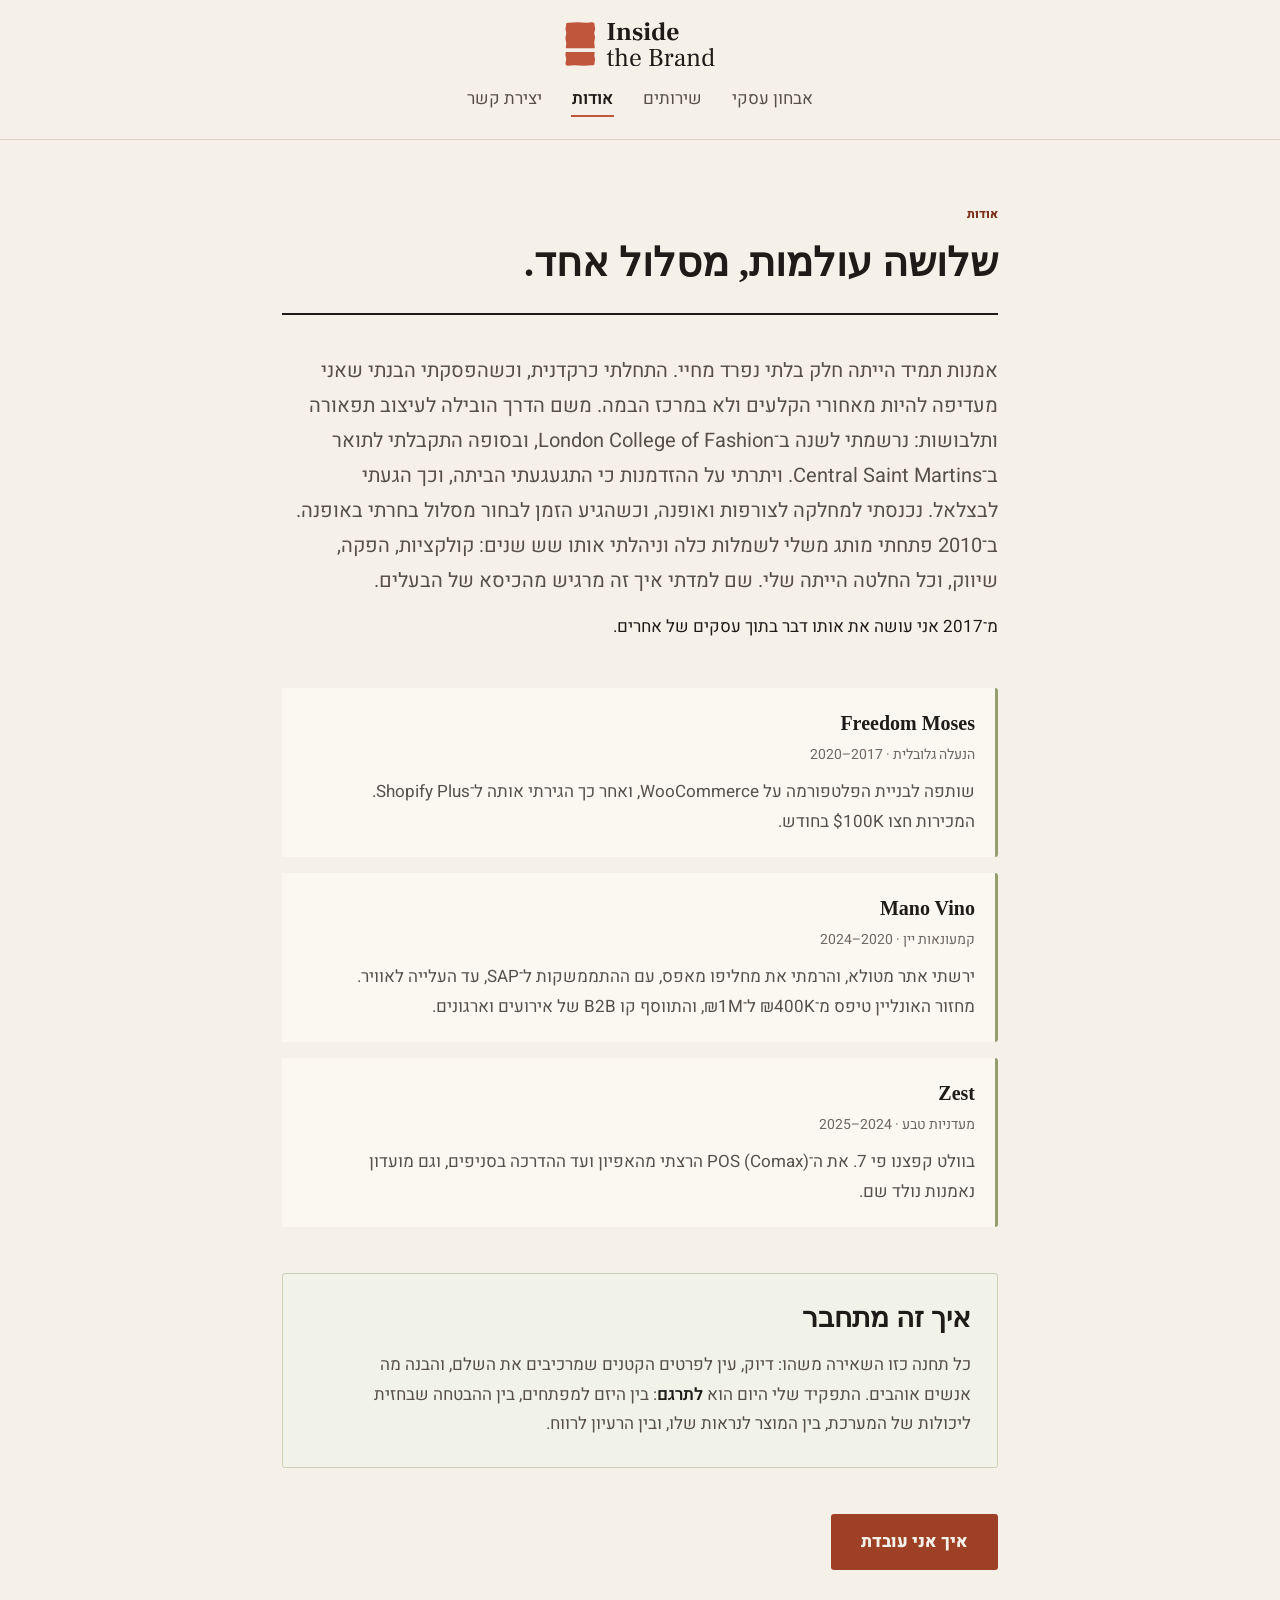
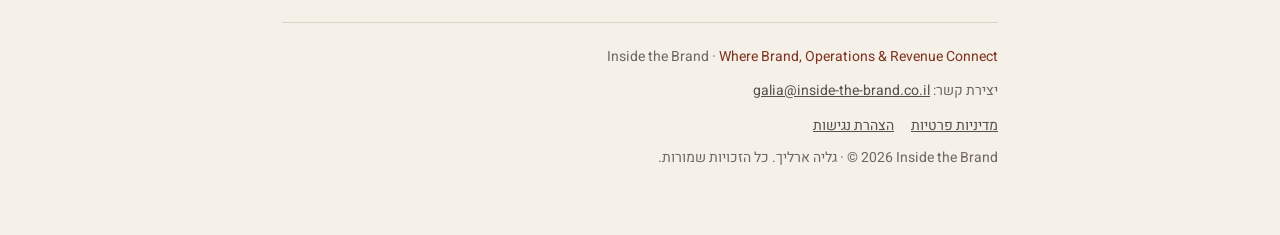
==== commit 08e18e4a: "טיפוגרפיה אחידה לפי ספר המותג, והשאלון בלי מצב כהה - assets/type.css: שישה גדלים ושלושה עוביים ל-Hee" ====
--- a/about.html
+++ b/about.html
@@ -13,6 +13,7 @@
 <link rel="apple-touch-icon" href="assets/itb-favicon-180.png">
 <link rel="stylesheet" href="assets/fonts/fonts.css">
 <link rel="stylesheet" href="assets/tokens.css">
+<link rel="stylesheet" href="assets/type.css">
 <link rel="stylesheet" href="assets/masthead.css">
 <style>
   /* הצבעים מגיעים כולם מ-assets/tokens.css. אין כאן אף הקס. */
@@ -21,24 +22,24 @@
   body{
     margin:0;direction:rtl;text-align:right;
     font-family:var(--font-body);
-    font-size:17px;line-height:1.75;font-weight:400;color:var(--fg);background:var(--surface);
+    font-size:var(--fs-body);line-height:1.75;font-weight:var(--fw-body);color:var(--fg);background:var(--surface);
     -webkit-font-smoothing:antialiased;
   }
   .wrap{max-width:760px;margin:0 auto;padding:46px 22px 64px}
 
   header{border-bottom:2px solid var(--fg);padding-bottom:26px;margin-bottom:38px}
-  .eyebrow{font-size:12px;letter-spacing:.14em;color:var(--accent-deep);font-weight:500;margin:0 0 14px}
-  h1{font-family:var(--font-display);font-size:36px;line-height:1.2;margin:0;font-weight:700;color:var(--fg)}
+  .eyebrow{font-size:var(--fs-label);color:var(--accent-deep);font-weight:var(--fw-heavy);margin:0 0 14px}
+  h1{font-family:var(--font-display);font-size:var(--fs-h1);line-height:1.2;margin:0;font-weight:var(--fw-head);color:var(--fg)}
 
   section{margin:0 0 46px}
-  h2{font-family:var(--font-display);font-size:24px;margin:0 0 14px;font-weight:700;line-height:1.3;color:var(--fg)}
-  p{color:var(--fg-soft);font-weight:300;margin:0 0 14px;max-width:64ch}
-  strong{color:var(--fg);font-weight:500}
+  h2{font-family:var(--font-display);font-size:var(--fs-h2);margin:0 0 14px;font-weight:var(--fw-head);line-height:1.3;color:var(--fg)}
+  p{color:var(--fg-soft);font-weight:var(--fw-body);margin:0 0 14px;max-width:64ch}
+  strong{color:var(--fg);font-weight:var(--fw-strong)}
   a{color:var(--accent-deep)}
   a:focus-visible{outline:3px solid var(--accent-deep);outline-offset:2px;border-radius:2px}
 
-  .opening p:first-child{font-size:18.5px}
-  .bridge-line{color:var(--fg);font-weight:400}
+  .opening p:first-child{font-size:var(--fs-h3)}
+  .bridge-line{color:var(--fg);font-weight:var(--fw-body)}
 
   /* שלוש התחנות — רצועת זית דקה, המשפחה המשנית */
   .roles{margin:6px 0 46px}
@@ -49,8 +50,8 @@
     padding:18px 20px 20px;margin:0 0 16px;
   }
   .role:last-child{margin-bottom:0}
-  .role .nm{font-family:var(--font-display);font-size:21px;font-weight:700;color:var(--fg);margin:0 0 2px}
-  .role .meta{font-size:14px;color:var(--fg-muted);font-weight:400;margin:0 0 10px}
+  .role .nm{font-family:var(--font-display);font-size:var(--fs-h3);font-weight:var(--fw-head);color:var(--fg);margin:0 0 2px}
+  .role .meta{font-size:var(--fs-small);color:var(--fg-muted);font-weight:var(--fw-body);margin:0 0 10px}
   .role p:last-child{margin-bottom:0}
 
   /* איך זה מתחבר */
@@ -61,12 +62,12 @@
   .next{margin-top:6px}
   .cta{
     display:inline-block;background:var(--accent-fill);color:var(--paper);
-    text-decoration:none;font-weight:500;font-size:17px;padding:13px 30px;border-radius:3px;
+    text-decoration:none;font-weight:var(--fw-heavy);font-size:var(--fs-body);padding:13px 30px;border-radius:3px;
   }
   .cta:hover{background:var(--terra-500)}
   .cta:focus-visible{outline:3px solid var(--accent-deep);outline-offset:3px}
 
-  footer{margin-top:52px;padding-top:22px;border-top:1px solid var(--paper-500);font-size:13.5px;color:var(--fg-muted);font-weight:300}
+  footer{margin-top:52px;padding-top:22px;border-top:1px solid var(--paper-500);font-size:var(--fs-small);color:var(--fg-muted);font-weight:var(--fw-body)}
   footer .t{color:var(--accent-deep)}
   footer .contact{display:block;margin-top:10px}
   footer .contact a{color:var(--fg-soft);overflow-wrap:anywhere}
@@ -76,7 +77,7 @@
 
   @media (max-width:600px){
     .wrap{padding:30px 16px 48px}
-    h1{font-size:27px} h2{font-size:21px}
+    h1{font-size:var(--fs-h1)} h2{font-size:var(--fs-h2)}
     .connect{padding:20px 18px 22px}
     .role{padding:15px 16px 17px}
   }
--- a/assets/fonts/fonts.css
+++ b/assets/fonts/fonts.css
@@ -4,11 +4,15 @@
    the URLs changed, so rendering is identical.
    Both fonts: SIL Open Font License 1.1, https://openfontlicense.org
    Heebo (c) The Heebo Project Authors. Frank Ruhl Libre (c) The Frank Ruhl Libre Project Authors. */
+/* 26.09.2026: both files are variable fonts (one file holds every weight).
+   Google's rules listed fixed weights 300/400/500/700 only, so 600 and 800,
+   the weights the brand book requires, were being rounded to 700.
+   One rule per file now, with the file's real weight range. */
 /* hebrew */
 @font-face {
   font-family: 'Frank Ruhl Libre';
   font-style: normal;
-  font-weight: 400;
+  font-weight: 300 900;
   font-display: swap;
   src: url(frank-ruhl-libre-hebrew.woff2) format('woff2');
   unicode-range: U+0307-0308, U+0590-05FF, U+200C-2010, U+20AA, U+25CC, U+FB1D-FB4F;
@@ -17,7 +21,7 @@
 @font-face {
   font-family: 'Frank Ruhl Libre';
   font-style: normal;
-  font-weight: 400;
+  font-weight: 300 900;
   font-display: swap;
   src: url(frank-ruhl-libre-latin-ext.woff2) format('woff2');
   unicode-range: U+0100-02BA, U+02BD-02C5, U+02C7-02CC, U+02CE-02D7, U+02DD-02FF, U+0304, U+0308, U+0329, U+1D00-1DBF, U+1E00-1E9F, U+1EF2-1EFF, U+2020, U+20A0-20AB, U+20AD-20C0, U+2113, U+2C60-2C7F, U+A720-A7FF;
@@ -26,61 +30,7 @@
 @font-face {
   font-family: 'Frank Ruhl Libre';
   font-style: normal;
-  font-weight: 400;
-  font-display: swap;
-  src: url(frank-ruhl-libre-latin.woff2) format('woff2');
-  unicode-range: U+0000-00FF, U+0131, U+0152-0153, U+02BB-02BC, U+02C6, U+02DA, U+02DC, U+0304, U+0308, U+0329, U+2000-206F, U+20AC, U+2122, U+2191, U+2193, U+2212, U+2215, U+FEFF, U+FFFD;
-}
-/* hebrew */
-@font-face {
-  font-family: 'Frank Ruhl Libre';
-  font-style: normal;
-  font-weight: 500;
-  font-display: swap;
-  src: url(frank-ruhl-libre-hebrew.woff2) format('woff2');
-  unicode-range: U+0307-0308, U+0590-05FF, U+200C-2010, U+20AA, U+25CC, U+FB1D-FB4F;
-}
-/* latin-ext */
-@font-face {
-  font-family: 'Frank Ruhl Libre';
-  font-style: normal;
-  font-weight: 500;
-  font-display: swap;
-  src: url(frank-ruhl-libre-latin-ext.woff2) format('woff2');
-  unicode-range: U+0100-02BA, U+02BD-02C5, U+02C7-02CC, U+02CE-02D7, U+02DD-02FF, U+0304, U+0308, U+0329, U+1D00-1DBF, U+1E00-1E9F, U+1EF2-1EFF, U+2020, U+20A0-20AB, U+20AD-20C0, U+2113, U+2C60-2C7F, U+A720-A7FF;
-}
-/* latin */
-@font-face {
-  font-family: 'Frank Ruhl Libre';
-  font-style: normal;
-  font-weight: 500;
-  font-display: swap;
-  src: url(frank-ruhl-libre-latin.woff2) format('woff2');
-  unicode-range: U+0000-00FF, U+0131, U+0152-0153, U+02BB-02BC, U+02C6, U+02DA, U+02DC, U+0304, U+0308, U+0329, U+2000-206F, U+20AC, U+2122, U+2191, U+2193, U+2212, U+2215, U+FEFF, U+FFFD;
-}
-/* hebrew */
-@font-face {
-  font-family: 'Frank Ruhl Libre';
-  font-style: normal;
-  font-weight: 700;
-  font-display: swap;
-  src: url(frank-ruhl-libre-hebrew.woff2) format('woff2');
-  unicode-range: U+0307-0308, U+0590-05FF, U+200C-2010, U+20AA, U+25CC, U+FB1D-FB4F;
-}
-/* latin-ext */
-@font-face {
-  font-family: 'Frank Ruhl Libre';
-  font-style: normal;
-  font-weight: 700;
-  font-display: swap;
-  src: url(frank-ruhl-libre-latin-ext.woff2) format('woff2');
-  unicode-range: U+0100-02BA, U+02BD-02C5, U+02C7-02CC, U+02CE-02D7, U+02DD-02FF, U+0304, U+0308, U+0329, U+1D00-1DBF, U+1E00-1E9F, U+1EF2-1EFF, U+2020, U+20A0-20AB, U+20AD-20C0, U+2113, U+2C60-2C7F, U+A720-A7FF;
-}
-/* latin */
-@font-face {
-  font-family: 'Frank Ruhl Libre';
-  font-style: normal;
-  font-weight: 700;
+  font-weight: 300 900;
   font-display: swap;
   src: url(frank-ruhl-libre-latin.woff2) format('woff2');
   unicode-range: U+0000-00FF, U+0131, U+0152-0153, U+02BB-02BC, U+02C6, U+02DA, U+02DC, U+0304, U+0308, U+0329, U+2000-206F, U+20AC, U+2122, U+2191, U+2193, U+2212, U+2215, U+FEFF, U+FFFD;
@@ -89,7 +39,7 @@
 @font-face {
   font-family: 'Heebo';
   font-style: normal;
-  font-weight: 300;
+  font-weight: 100 900;
   font-display: swap;
   src: url(heebo-hebrew.woff2) format('woff2');
   unicode-range: U+0307-0308, U+0590-05FF, U+200C-2010, U+20AA, U+25CC, U+FB1D-FB4F;
@@ -98,7 +48,7 @@
 @font-face {
   font-family: 'Heebo';
   font-style: normal;
-  font-weight: 300;
+  font-weight: 100 900;
   font-display: swap;
   src: url(heebo-math.woff2) format('woff2');
   unicode-range: U+0302-0303, U+0305, U+0307-0308, U+0310, U+0312, U+0315, U+031A, U+0326-0327, U+032C, U+032F-0330, U+0332-0333, U+0338, U+033A, U+0346, U+034D, U+0391-03A1, U+03A3-03A9, U+03B1-03C9, U+03D1, U+03D5-03D6, U+03F0-03F1, U+03F4-03F5, U+2016-2017, U+2034-2038, U+203C, U+2040, U+2043, U+2047, U+2050, U+2057, U+205F, U+2070-2071, U+2074-208E, U+2090-209C, U+20D0-20DC, U+20E1, U+20E5-20EF, U+2100-2112, U+2114-2115, U+2117-2121, U+2123-214F, U+2190, U+2192, U+2194-21AE, U+21B0-21E5, U+21F1-21F2, U+21F4-2211, U+2213-2214, U+2216-22FF, U+2308-230B, U+2310, U+2319, U+231C-2321, U+2336-237A, U+237C, U+2395, U+239B-23B7, U+23D0, U+23DC-23E1, U+2474-2475, U+25AF, U+25B3, U+25B7, U+25BD, U+25C1, U+25CA, U+25CC, U+25FB, U+266D-266F, U+27C0-27FF, U+2900-2AFF, U+2B0E-2B11, U+2B30-2B4C, U+2BFE, U+3030, U+FF5B, U+FF5D, U+1D400-1D7FF, U+1EE00-1EEFF;
@@ -107,7 +57,7 @@
 @font-face {
   font-family: 'Heebo';
   font-style: normal;
-  font-weight: 300;
+  font-weight: 100 900;
   font-display: swap;
   src: url(heebo-symbols.woff2) format('woff2');
   unicode-range: U+0001-000C, U+000E-001F, U+007F-009F, U+20DD-20E0, U+20E2-20E4, U+2150-218F, U+2190, U+2192, U+2194-2199, U+21AF, U+21E6-21F0, U+21F3, U+2218-2219, U+2299, U+22C4-22C6, U+2300-243F, U+2440-244A, U+2460-24FF, U+25A0-27BF, U+2800-28FF, U+2921-2922, U+2981, U+29BF, U+29EB, U+2B00-2BFF, U+4DC0-4DFF, U+FFF9-FFFB, U+10140-1018E, U+10190-1019C, U+101A0, U+101D0-101FD, U+102E0-102FB, U+10E60-10E7E, U+1D2C0-1D2D3, U+1D2E0-1D37F, U+1F000-1F0FF, U+1F100-1F1AD, U+1F1E6-1F1FF, U+1F30D-1F30F, U+1F315, U+1F31C, U+1F31E, U+1F320-1F32C, U+1F336, U+1F378, U+1F37D, U+1F382, U+1F393-1F39F, U+1F3A7-1F3A8, U+1F3AC-1F3AF, U+1F3C2, U+1F3C4-1F3C6, U+1F3CA-1F3CE, U+1F3D4-1F3E0, U+1F3ED, U+1F3F1-1F3F3, U+1F3F5-1F3F7, U+1F408, U+1F415, U+1F41F, U+1F426, U+1F43F, U+1F441-1F442, U+1F444, U+1F446-1F449, U+1F44C-1F44E, U+1F453, U+1F46A, U+1F47D, U+1F4A3, U+1F4B0, U+1F4B3, U+1F4B9, U+1F4BB, U+1F4BF, U+1F4C8-1F4CB, U+1F4D6, U+1F4DA, U+1F4DF, U+1F4E3-1F4E6, U+1F4EA-1F4ED, U+1F4F7, U+1F4F9-1F4FB, U+1F4FD-1F4FE, U+1F503, U+1F507-1F50B, U+1F50D, U+1F512-1F513, U+1F53E-1F54A, U+1F54F-1F5FA, U+1F610, U+1F650-1F67F, U+1F687, U+1F68D, U+1F691, U+1F694, U+1F698, U+1F6AD, U+1F6B2, U+1F6B9-1F6BA, U+1F6BC, U+1F6C6-1F6CF, U+1F6D3-1F6D7, U+1F6E0-1F6EA, U+1F6F0-1F6F3, U+1F6F7-1F6FC, U+1F700-1F7FF, U+1F800-1F80B, U+1F810-1F847, U+1F850-1F859, U+1F860-1F887, U+1F890-1F8AD, U+1F8B0-1F8BB, U+1F8C0-1F8C1, U+1F900-1F90B, U+1F93B, U+1F946, U+1F984, U+1F996, U+1F9E9, U+1FA00-1FA6F, U+1FA70-1FA7C, U+1FA80-1FA89, U+1FA8F-1FAC6, U+1FACE-1FADC, U+1FADF-1FAE9, U+1FAF0-1FAF8, U+1FB00-1FBFF;
@@ -116,7 +66,7 @@
 @font-face {
   font-family: 'Heebo';
   font-style: normal;
-  font-weight: 300;
+  font-weight: 100 900;
   font-display: swap;
   src: url(heebo-latin-ext.woff2) format('woff2');
   unicode-range: U+0100-02BA, U+02BD-02C5, U+02C7-02CC, U+02CE-02D7, U+02DD-02FF, U+0304, U+0308, U+0329, U+1D00-1DBF, U+1E00-1E9F, U+1EF2-1EFF, U+2020, U+20A0-20AB, U+20AD-20C0, U+2113, U+2C60-2C7F, U+A720-A7FF;
@@ -125,143 +75,8 @@
 @font-face {
   font-family: 'Heebo';
   font-style: normal;
-  font-weight: 300;
+  font-weight: 100 900;
   font-display: swap;
   src: url(heebo-latin.woff2) format('woff2');
   unicode-range: U+0000-00FF, U+0131, U+0152-0153, U+02BB-02BC, U+02C6, U+02DA, U+02DC, U+0304, U+0308, U+0329, U+2000-206F, U+20AC, U+2122, U+2191, U+2193, U+2212, U+2215, U+FEFF, U+FFFD;
 }
-/* hebrew */
-@font-face {
-  font-family: 'Heebo';
-  font-style: normal;
-  font-weight: 400;
-  font-display: swap;
-  src: url(heebo-hebrew.woff2) format('woff2');
-  unicode-range: U+0307-0308, U+0590-05FF, U+200C-2010, U+20AA, U+25CC, U+FB1D-FB4F;
-}
-/* math */
-@font-face {
-  font-family: 'Heebo';
-  font-style: normal;
-  font-weight: 400;
-  font-display: swap;
-  src: url(heebo-math.woff2) format('woff2');
-  unicode-range: U+0302-0303, U+0305, U+0307-0308, U+0310, U+0312, U+0315, U+031A, U+0326-0327, U+032C, U+032F-0330, U+0332-0333, U+0338, U+033A, U+0346, U+034D, U+0391-03A1, U+03A3-03A9, U+03B1-03C9, U+03D1, U+03D5-03D6, U+03F0-03F1, U+03F4-03F5, U+2016-2017, U+2034-2038, U+203C, U+2040, U+2043, U+2047, U+2050, U+2057, U+205F, U+2070-2071, U+2074-208E, U+2090-209C, U+20D0-20DC, U+20E1, U+20E5-20EF, U+2100-2112, U+2114-2115, U+2117-2121, U+2123-214F, U+2190, U+2192, U+2194-21AE, U+21B0-21E5, U+21F1-21F2, U+21F4-2211, U+2213-2214, U+2216-22FF, U+2308-230B, U+2310, U+2319, U+231C-2321, U+2336-237A, U+237C, U+2395, U+239B-23B7, U+23D0, U+23DC-23E1, U+2474-2475, U+25AF, U+25B3, U+25B7, U+25BD, U+25C1, U+25CA, U+25CC, U+25FB, U+266D-266F, U+27C0-27FF, U+2900-2AFF, U+2B0E-2B11, U+2B30-2B4C, U+2BFE, U+3030, U+FF5B, U+FF5D, U+1D400-1D7FF, U+1EE00-1EEFF;
-}
-/* symbols */
-@font-face {
-  font-family: 'Heebo';
-  font-style: normal;
-  font-weight: 400;
-  font-display: swap;
-  src: url(heebo-symbols.woff2) format('woff2');
-  unicode-range: U+0001-000C, U+000E-001F, U+007F-009F, U+20DD-20E0, U+20E2-20E4, U+2150-218F, U+2190, U+2192, U+2194-2199, U+21AF, U+21E6-21F0, U+21F3, U+2218-2219, U+2299, U+22C4-22C6, U+2300-243F, U+2440-244A, U+2460-24FF, U+25A0-27BF, U+2800-28FF, U+2921-2922, U+2981, U+29BF, U+29EB, U+2B00-2BFF, U+4DC0-4DFF, U+FFF9-FFFB, U+10140-1018E, U+10190-1019C, U+101A0, U+101D0-101FD, U+102E0-102FB, U+10E60-10E7E, U+1D2C0-1D2D3, U+1D2E0-1D37F, U+1F000-1F0FF, U+1F100-1F1AD, U+1F1E6-1F1FF, U+1F30D-1F30F, U+1F315, U+1F31C, U+1F31E, U+1F320-1F32C, U+1F336, U+1F378, U+1F37D, U+1F382, U+1F393-1F39F, U+1F3A7-1F3A8, U+1F3AC-1F3AF, U+1F3C2, U+1F3C4-1F3C6, U+1F3CA-1F3CE, U+1F3D4-1F3E0, U+1F3ED, U+1F3F1-1F3F3, U+1F3F5-1F3F7, U+1F408, U+1F415, U+1F41F, U+1F426, U+1F43F, U+1F441-1F442, U+1F444, U+1F446-1F449, U+1F44C-1F44E, U+1F453, U+1F46A, U+1F47D, U+1F4A3, U+1F4B0, U+1F4B3, U+1F4B9, U+1F4BB, U+1F4BF, U+1F4C8-1F4CB, U+1F4D6, U+1F4DA, U+1F4DF, U+1F4E3-1F4E6, U+1F4EA-1F4ED, U+1F4F7, U+1F4F9-1F4FB, U+1F4FD-1F4FE, U+1F503, U+1F507-1F50B, U+1F50D, U+1F512-1F513, U+1F53E-1F54A, U+1F54F-1F5FA, U+1F610, U+1F650-1F67F, U+1F687, U+1F68D, U+1F691, U+1F694, U+1F698, U+1F6AD, U+1F6B2, U+1F6B9-1F6BA, U+1F6BC, U+1F6C6-1F6CF, U+1F6D3-1F6D7, U+1F6E0-1F6EA, U+1F6F0-1F6F3, U+1F6F7-1F6FC, U+1F700-1F7FF, U+1F800-1F80B, U+1F810-1F847, U+1F850-1F859, U+1F860-1F887, U+1F890-1F8AD, U+1F8B0-1F8BB, U+1F8C0-1F8C1, U+1F900-1F90B, U+1F93B, U+1F946, U+1F984, U+1F996, U+1F9E9, U+1FA00-1FA6F, U+1FA70-1FA7C, U+1FA80-1FA89, U+1FA8F-1FAC6, U+1FACE-1FADC, U+1FADF-1FAE9, U+1FAF0-1FAF8, U+1FB00-1FBFF;
-}
-/* latin-ext */
-@font-face {
-  font-family: 'Heebo';
-  font-style: normal;
-  font-weight: 400;
-  font-display: swap;
-  src: url(heebo-latin-ext.woff2) format('woff2');
-  unicode-range: U+0100-02BA, U+02BD-02C5, U+02C7-02CC, U+02CE-02D7, U+02DD-02FF, U+0304, U+0308, U+0329, U+1D00-1DBF, U+1E00-1E9F, U+1EF2-1EFF, U+2020, U+20A0-20AB, U+20AD-20C0, U+2113, U+2C60-2C7F, U+A720-A7FF;
-}
-/* latin */
-@font-face {
-  font-family: 'Heebo';
-  font-style: normal;
-  font-weight: 400;
-  font-display: swap;
-  src: url(heebo-latin.woff2) format('woff2');
-  unicode-range: U+0000-00FF, U+0131, U+0152-0153, U+02BB-02BC, U+02C6, U+02DA, U+02DC, U+0304, U+0308, U+0329, U+2000-206F, U+20AC, U+2122, U+2191, U+2193, U+2212, U+2215, U+FEFF, U+FFFD;
-}
-/* hebrew */
-@font-face {
-  font-family: 'Heebo';
-  font-style: normal;
-  font-weight: 500;
-  font-display: swap;
-  src: url(heebo-hebrew.woff2) format('woff2');
-  unicode-range: U+0307-0308, U+0590-05FF, U+200C-2010, U+20AA, U+25CC, U+FB1D-FB4F;
-}
-/* math */
-@font-face {
-  font-family: 'Heebo';
-  font-style: normal;
-  font-weight: 500;
-  font-display: swap;
-  src: url(heebo-math.woff2) format('woff2');
-  unicode-range: U+0302-0303, U+0305, U+0307-0308, U+0310, U+0312, U+0315, U+031A, U+0326-0327, U+032C, U+032F-0330, U+0332-0333, U+0338, U+033A, U+0346, U+034D, U+0391-03A1, U+03A3-03A9, U+03B1-03C9, U+03D1, U+03D5-03D6, U+03F0-03F1, U+03F4-03F5, U+2016-2017, U+2034-2038, U+203C, U+2040, U+2043, U+2047, U+2050, U+2057, U+205F, U+2070-2071, U+2074-208E, U+2090-209C, U+20D0-20DC, U+20E1, U+20E5-20EF, U+2100-2112, U+2114-2115, U+2117-2121, U+2123-214F, U+2190, U+2192, U+2194-21AE, U+21B0-21E5, U+21F1-21F2, U+21F4-2211, U+2213-2214, U+2216-22FF, U+2308-230B, U+2310, U+2319, U+231C-2321, U+2336-237A, U+237C, U+2395, U+239B-23B7, U+23D0, U+23DC-23E1, U+2474-2475, U+25AF, U+25B3, U+25B7, U+25BD, U+25C1, U+25CA, U+25CC, U+25FB, U+266D-266F, U+27C0-27FF, U+2900-2AFF, U+2B0E-2B11, U+2B30-2B4C, U+2BFE, U+3030, U+FF5B, U+FF5D, U+1D400-1D7FF, U+1EE00-1EEFF;
-}
-/* symbols */
-@font-face {
-  font-family: 'Heebo';
-  font-style: normal;
-  font-weight: 500;
-  font-display: swap;
-  src: url(heebo-symbols.woff2) format('woff2');
-  unicode-range: U+0001-000C, U+000E-001F, U+007F-009F, U+20DD-20E0, U+20E2-20E4, U+2150-218F, U+2190, U+2192, U+2194-2199, U+21AF, U+21E6-21F0, U+21F3, U+2218-2219, U+2299, U+22C4-22C6, U+2300-243F, U+2440-244A, U+2460-24FF, U+25A0-27BF, U+2800-28FF, U+2921-2922, U+2981, U+29BF, U+29EB, U+2B00-2BFF, U+4DC0-4DFF, U+FFF9-FFFB, U+10140-1018E, U+10190-1019C, U+101A0, U+101D0-101FD, U+102E0-102FB, U+10E60-10E7E, U+1D2C0-1D2D3, U+1D2E0-1D37F, U+1F000-1F0FF, U+1F100-1F1AD, U+1F1E6-1F1FF, U+1F30D-1F30F, U+1F315, U+1F31C, U+1F31E, U+1F320-1F32C, U+1F336, U+1F378, U+1F37D, U+1F382, U+1F393-1F39F, U+1F3A7-1F3A8, U+1F3AC-1F3AF, U+1F3C2, U+1F3C4-1F3C6, U+1F3CA-1F3CE, U+1F3D4-1F3E0, U+1F3ED, U+1F3F1-1F3F3, U+1F3F5-1F3F7, U+1F408, U+1F415, U+1F41F, U+1F426, U+1F43F, U+1F441-1F442, U+1F444, U+1F446-1F449, U+1F44C-1F44E, U+1F453, U+1F46A, U+1F47D, U+1F4A3, U+1F4B0, U+1F4B3, U+1F4B9, U+1F4BB, U+1F4BF, U+1F4C8-1F4CB, U+1F4D6, U+1F4DA, U+1F4DF, U+1F4E3-1F4E6, U+1F4EA-1F4ED, U+1F4F7, U+1F4F9-1F4FB, U+1F4FD-1F4FE, U+1F503, U+1F507-1F50B, U+1F50D, U+1F512-1F513, U+1F53E-1F54A, U+1F54F-1F5FA, U+1F610, U+1F650-1F67F, U+1F687, U+1F68D, U+1F691, U+1F694, U+1F698, U+1F6AD, U+1F6B2, U+1F6B9-1F6BA, U+1F6BC, U+1F6C6-1F6CF, U+1F6D3-1F6D7, U+1F6E0-1F6EA, U+1F6F0-1F6F3, U+1F6F7-1F6FC, U+1F700-1F7FF, U+1F800-1F80B, U+1F810-1F847, U+1F850-1F859, U+1F860-1F887, U+1F890-1F8AD, U+1F8B0-1F8BB, U+1F8C0-1F8C1, U+1F900-1F90B, U+1F93B, U+1F946, U+1F984, U+1F996, U+1F9E9, U+1FA00-1FA6F, U+1FA70-1FA7C, U+1FA80-1FA89, U+1FA8F-1FAC6, U+1FACE-1FADC, U+1FADF-1FAE9, U+1FAF0-1FAF8, U+1FB00-1FBFF;
-}
-/* latin-ext */
-@font-face {
-  font-family: 'Heebo';
-  font-style: normal;
-  font-weight: 500;
-  font-display: swap;
-  src: url(heebo-latin-ext.woff2) format('woff2');
-  unicode-range: U+0100-02BA, U+02BD-02C5, U+02C7-02CC, U+02CE-02D7, U+02DD-02FF, U+0304, U+0308, U+0329, U+1D00-1DBF, U+1E00-1E9F, U+1EF2-1EFF, U+2020, U+20A0-20AB, U+20AD-20C0, U+2113, U+2C60-2C7F, U+A720-A7FF;
-}
-/* latin */
-@font-face {
-  font-family: 'Heebo';
-  font-style: normal;
-  font-weight: 500;
-  font-display: swap;
-  src: url(heebo-latin.woff2) format('woff2');
-  unicode-range: U+0000-00FF, U+0131, U+0152-0153, U+02BB-02BC, U+02C6, U+02DA, U+02DC, U+0304, U+0308, U+0329, U+2000-206F, U+20AC, U+2122, U+2191, U+2193, U+2212, U+2215, U+FEFF, U+FFFD;
-}
-/* hebrew */
-@font-face {
-  font-family: 'Heebo';
-  font-style: normal;
-  font-weight: 700;
-  font-display: swap;
-  src: url(heebo-hebrew.woff2) format('woff2');
-  unicode-range: U+0307-0308, U+0590-05FF, U+200C-2010, U+20AA, U+25CC, U+FB1D-FB4F;
-}
-/* math */
-@font-face {
-  font-family: 'Heebo';
-  font-style: normal;
-  font-weight: 700;
-  font-display: swap;
-  src: url(heebo-math.woff2) format('woff2');
-  unicode-range: U+0302-0303, U+0305, U+0307-0308, U+0310, U+0312, U+0315, U+031A, U+0326-0327, U+032C, U+032F-0330, U+0332-0333, U+0338, U+033A, U+0346, U+034D, U+0391-03A1, U+03A3-03A9, U+03B1-03C9, U+03D1, U+03D5-03D6, U+03F0-03F1, U+03F4-03F5, U+2016-2017, U+2034-2038, U+203C, U+2040, U+2043, U+2047, U+2050, U+2057, U+205F, U+2070-2071, U+2074-208E, U+2090-209C, U+20D0-20DC, U+20E1, U+20E5-20EF, U+2100-2112, U+2114-2115, U+2117-2121, U+2123-214F, U+2190, U+2192, U+2194-21AE, U+21B0-21E5, U+21F1-21F2, U+21F4-2211, U+2213-2214, U+2216-22FF, U+2308-230B, U+2310, U+2319, U+231C-2321, U+2336-237A, U+237C, U+2395, U+239B-23B7, U+23D0, U+23DC-23E1, U+2474-2475, U+25AF, U+25B3, U+25B7, U+25BD, U+25C1, U+25CA, U+25CC, U+25FB, U+266D-266F, U+27C0-27FF, U+2900-2AFF, U+2B0E-2B11, U+2B30-2B4C, U+2BFE, U+3030, U+FF5B, U+FF5D, U+1D400-1D7FF, U+1EE00-1EEFF;
-}
-/* symbols */
-@font-face {
-  font-family: 'Heebo';
-  font-style: normal;
-  font-weight: 700;
-  font-display: swap;
-  src: url(heebo-symbols.woff2) format('woff2');
-  unicode-range: U+0001-000C, U+000E-001F, U+007F-009F, U+20DD-20E0, U+20E2-20E4, U+2150-218F, U+2190, U+2192, U+2194-2199, U+21AF, U+21E6-21F0, U+21F3, U+2218-2219, U+2299, U+22C4-22C6, U+2300-243F, U+2440-244A, U+2460-24FF, U+25A0-27BF, U+2800-28FF, U+2921-2922, U+2981, U+29BF, U+29EB, U+2B00-2BFF, U+4DC0-4DFF, U+FFF9-FFFB, U+10140-1018E, U+10190-1019C, U+101A0, U+101D0-101FD, U+102E0-102FB, U+10E60-10E7E, U+1D2C0-1D2D3, U+1D2E0-1D37F, U+1F000-1F0FF, U+1F100-1F1AD, U+1F1E6-1F1FF, U+1F30D-1F30F, U+1F315, U+1F31C, U+1F31E, U+1F320-1F32C, U+1F336, U+1F378, U+1F37D, U+1F382, U+1F393-1F39F, U+1F3A7-1F3A8, U+1F3AC-1F3AF, U+1F3C2, U+1F3C4-1F3C6, U+1F3CA-1F3CE, U+1F3D4-1F3E0, U+1F3ED, U+1F3F1-1F3F3, U+1F3F5-1F3F7, U+1F408, U+1F415, U+1F41F, U+1F426, U+1F43F, U+1F441-1F442, U+1F444, U+1F446-1F449, U+1F44C-1F44E, U+1F453, U+1F46A, U+1F47D, U+1F4A3, U+1F4B0, U+1F4B3, U+1F4B9, U+1F4BB, U+1F4BF, U+1F4C8-1F4CB, U+1F4D6, U+1F4DA, U+1F4DF, U+1F4E3-1F4E6, U+1F4EA-1F4ED, U+1F4F7, U+1F4F9-1F4FB, U+1F4FD-1F4FE, U+1F503, U+1F507-1F50B, U+1F50D, U+1F512-1F513, U+1F53E-1F54A, U+1F54F-1F5FA, U+1F610, U+1F650-1F67F, U+1F687, U+1F68D, U+1F691, U+1F694, U+1F698, U+1F6AD, U+1F6B2, U+1F6B9-1F6BA, U+1F6BC, U+1F6C6-1F6CF, U+1F6D3-1F6D7, U+1F6E0-1F6EA, U+1F6F0-1F6F3, U+1F6F7-1F6FC, U+1F700-1F7FF, U+1F800-1F80B, U+1F810-1F847, U+1F850-1F859, U+1F860-1F887, U+1F890-1F8AD, U+1F8B0-1F8BB, U+1F8C0-1F8C1, U+1F900-1F90B, U+1F93B, U+1F946, U+1F984, U+1F996, U+1F9E9, U+1FA00-1FA6F, U+1FA70-1FA7C, U+1FA80-1FA89, U+1FA8F-1FAC6, U+1FACE-1FADC, U+1FADF-1FAE9, U+1FAF0-1FAF8, U+1FB00-1FBFF;
-}
-/* latin-ext */
-@font-face {
-  font-family: 'Heebo';
-  font-style: normal;
-  font-weight: 700;
-  font-display: swap;
-  src: url(heebo-latin-ext.woff2) format('woff2');
-  unicode-range: U+0100-02BA, U+02BD-02C5, U+02C7-02CC, U+02CE-02D7, U+02DD-02FF, U+0304, U+0308, U+0329, U+1D00-1DBF, U+1E00-1E9F, U+1EF2-1EFF, U+2020, U+20A0-20AB, U+20AD-20C0, U+2113, U+2C60-2C7F, U+A720-A7FF;
-}
-/* latin */
-@font-face {
-  font-family: 'Heebo';
-  font-style: normal;
-  font-weight: 700;
-  font-display: swap;
-  src: url(heebo-latin.woff2) format('woff2');
-  unicode-range: U+0000-00FF, U+0131, U+0152-0153, U+02BB-02BC, U+02C6, U+02DA, U+02DC, U+0304, U+0308, U+0329, U+2000-206F, U+20AC, U+2122, U+2191, U+2193, U+2212, U+2215, U+FEFF, U+FFFD;
-}
--- a/assets/type.css
+++ b/assets/type.css
@@ -0,0 +1,46 @@
+/* ────────────────────────────────────────────────────────────
+   טיפוגרפיה — גדלים ועוביים לכל עמודי האתר (26.9.2026).
+
+   הבקשה של גליה: "צריך להיות עקביים ולא להשתמש ביותר מדי
+   גדלים ועוביים". לפני הקובץ הזה היו באתר כ-25 גדלים ו-5 עוביים,
+   כולל Heebo 300, שספר המותג אוסר כי הוא נשבר בעברית בגודל קטן.
+
+   המקור: ספר המותג, פרק 03 "טיפוגרפיה ועוביים".
+   כל עמוד קורא מכאן. עמוד לא קובע גודל או עובי משלו במספר;
+   משנים כאן, וזה משתנה בכל האתר.
+
+   שישה גדלים:
+     --fs-h1     כותרת ראשית          Frank Ruhl Libre 700
+     --fs-h2     כותרת סקשן           Frank Ruhl Libre 700
+     --fs-h3     כותרת משנה / פתיח     Frank 700 לכותרת, Heebo 400 לפסקת פתיח
+     --fs-body   גוף טקסט             Heebo 400 (לא יורד מ-16, אחרת iOS מזום שדות)
+     --fs-small  טקסט קטן, הערות       Heebo 400 (ספר המותג: לא פחות מ-13)
+     --fs-label  תווית / kicker        Heebo 800
+
+   העוביים המותרים (מה שלא כאן, לא בשימוש):
+     Heebo 400 גוף · 600 הדגשה בתוך טקסט · 800 כפתורים, תוויות, מספרים
+     Frank 700 כותרות · 500 שורת משנה
+   ──────────────────────────────────────────────────────────── */
+
+:root{
+  --fs-h1:40px;
+  --fs-h2:28px;
+  --fs-h3:20px;
+  --fs-body:17px;
+  --fs-small:14px;
+  --fs-label:12px;
+
+  --fw-body:400;
+  --fw-strong:600;
+  --fw-heavy:800;
+  --fw-head:700;
+  --fw-sub:500;
+}
+
+@media (max-width:600px){
+  :root{
+    --fs-h1:30px;
+    --fs-h2:24px;
+    --fs-h3:19px;
+  }
+}
--- a/assets/masthead.css
+++ b/assets/masthead.css
@@ -58,17 +58,17 @@
 .masthead .nav a{
   display:inline-block;padding:3px 1px;
   color:var(--fg-soft);text-decoration:none;
-  font-size:15px;font-weight:400;line-height:1.6;
+  font-size:var(--fs-body);font-weight:var(--fw-body);line-height:1.6;
   border-bottom:2px solid transparent;
 }
 .masthead .nav a:hover{color:var(--fg);border-bottom-color:var(--paper-500)}
-.masthead .nav a[aria-current="page"]{color:var(--fg);font-weight:500;border-bottom-color:var(--accent)}
+.masthead .nav a[aria-current="page"]{color:var(--fg);font-weight:var(--fw-strong);border-bottom-color:var(--accent)}
 .masthead .nav a:focus-visible{outline:3px solid var(--accent-deep);outline-offset:3px;border-radius:2px}
 
 @media (max-width:520px){
   .masthead .nav{margin:12px 0 0}
   .masthead .nav ul{gap:4px 20px}
-  .masthead .nav a{font-size:14.5px}
+  .masthead .nav a{font-size:var(--fs-small)}
 }
 
 /* הלוגו הוא קישור לדף הבית (24.9.2026) */
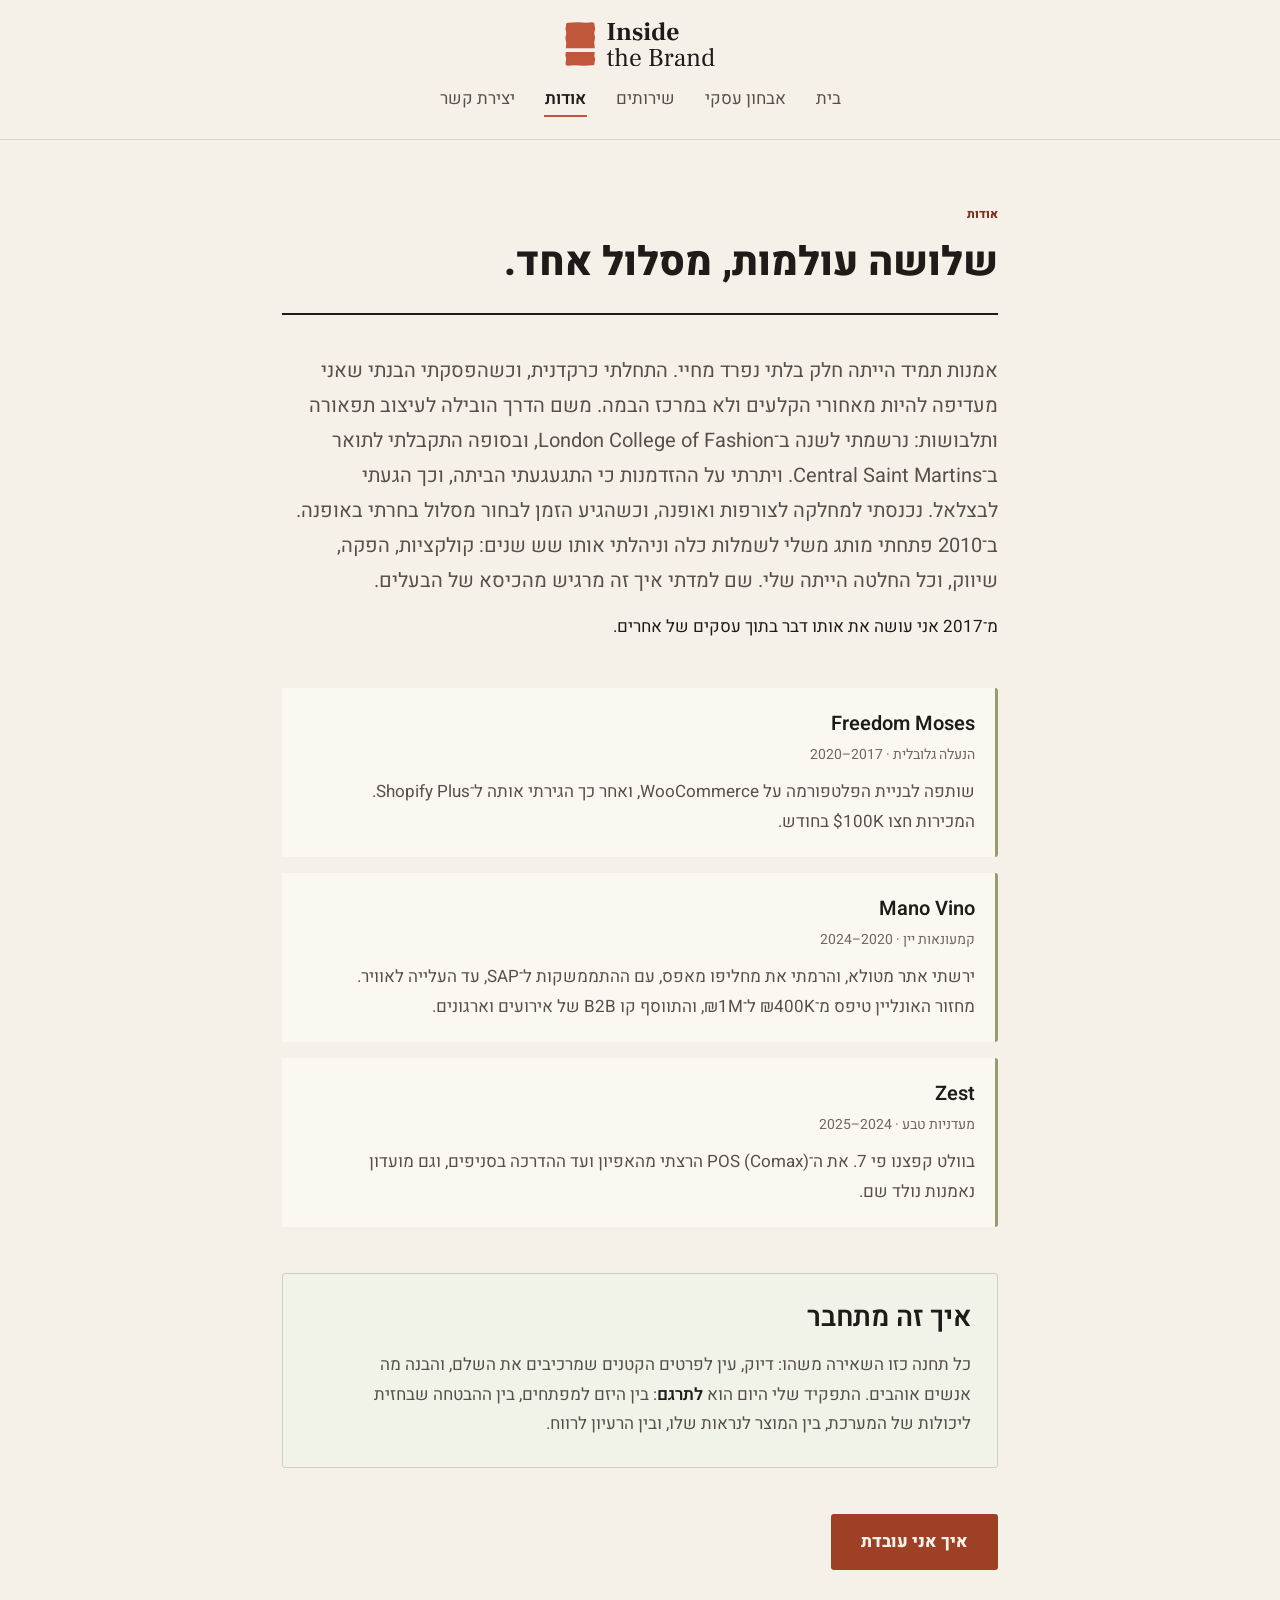
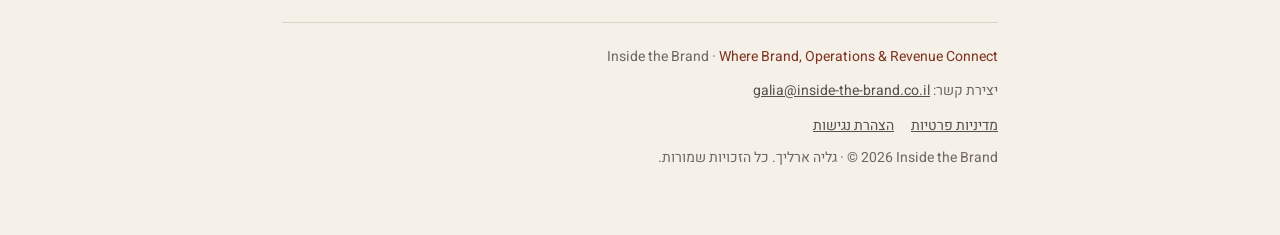
==== commit 98bf54fe: "כותרות ב-Heebo בכל האתר, "בית" בתפריט, והורדת "מי מאחורי זה" - כותרות: Heebo במקום Frank Ruhl Libre " ====
--- a/about.html
+++ b/about.html
@@ -32,7 +32,7 @@
   h1{font-family:var(--font-display);font-size:var(--fs-h1);line-height:1.2;margin:0;font-weight:var(--fw-head);color:var(--fg)}
 
   section{margin:0 0 46px}
-  h2{font-family:var(--font-display);font-size:var(--fs-h2);margin:0 0 14px;font-weight:var(--fw-head);line-height:1.3;color:var(--fg)}
+  h2{font-family:var(--font-display);font-size:var(--fs-h2);margin:0 0 14px;font-weight:var(--fw-section);line-height:1.3;color:var(--fg)}
   p{color:var(--fg-soft);font-weight:var(--fw-body);margin:0 0 14px;max-width:64ch}
   strong{color:var(--fg);font-weight:var(--fw-strong)}
   a{color:var(--accent-deep)}
@@ -50,7 +50,7 @@
     padding:18px 20px 20px;margin:0 0 16px;
   }
   .role:last-child{margin-bottom:0}
-  .role .nm{font-family:var(--font-display);font-size:var(--fs-h3);font-weight:var(--fw-head);color:var(--fg);margin:0 0 2px}
+  .role .nm{font-family:var(--font-display);font-size:var(--fs-h3);font-weight:var(--fw-section);color:var(--fg);margin:0 0 2px}
   .role .meta{font-size:var(--fs-small);color:var(--fg-muted);font-weight:var(--fw-body);margin:0 0 10px}
   .role p:last-child{margin-bottom:0}
 
@@ -92,10 +92,11 @@
 <!-- MENU:START -->
   <nav class="nav" aria-label="ניווט ראשי">
     <ul>
+      <li><a href="./">בית</a></li>
       <li><a href="diagnosis.html">אבחון עסקי</a></li>
       <li><a href="services.html">שירותים</a></li>
       <li><a href="about.html" aria-current="page">אודות</a></li>
-      <li><a href="#contact">יצירת קשר</a></li>
+      <li><a href="contact.html">יצירת קשר</a></li>
     </ul>
   </nav>
 <!-- MENU:END -->
--- a/assets/fonts/fonts.css
+++ b/assets/fonts/fonts.css
@@ -1,40 +1,13 @@
-/* Heebo + Frank Ruhl Libre, served from this site instead of fonts.googleapis.com
+/* Heebo, served from this site instead of fonts.googleapis.com
    so a visitor's browser never contacts Google just to draw text (added 18.09.2026,
    security review). The @font-face rules are Google's own, byte for byte, with only
    the URLs changed, so rendering is identical.
    Both fonts: SIL Open Font License 1.1, https://openfontlicense.org
-   Heebo (c) The Heebo Project Authors. Frank Ruhl Libre (c) The Frank Ruhl Libre Project Authors. */
+   Heebo (c) The Heebo Project Authors. Frank Ruhl Libre was removed 27.09.2026: headings moved to Heebo. */
 /* 26.09.2026: both files are variable fonts (one file holds every weight).
    Google's rules listed fixed weights 300/400/500/700 only, so 600 and 800,
    the weights the brand book requires, were being rounded to 700.
    One rule per file now, with the file's real weight range. */
-/* hebrew */
-@font-face {
-  font-family: 'Frank Ruhl Libre';
-  font-style: normal;
-  font-weight: 300 900;
-  font-display: swap;
-  src: url(frank-ruhl-libre-hebrew.woff2) format('woff2');
-  unicode-range: U+0307-0308, U+0590-05FF, U+200C-2010, U+20AA, U+25CC, U+FB1D-FB4F;
-}
-/* latin-ext */
-@font-face {
-  font-family: 'Frank Ruhl Libre';
-  font-style: normal;
-  font-weight: 300 900;
-  font-display: swap;
-  src: url(frank-ruhl-libre-latin-ext.woff2) format('woff2');
-  unicode-range: U+0100-02BA, U+02BD-02C5, U+02C7-02CC, U+02CE-02D7, U+02DD-02FF, U+0304, U+0308, U+0329, U+1D00-1DBF, U+1E00-1E9F, U+1EF2-1EFF, U+2020, U+20A0-20AB, U+20AD-20C0, U+2113, U+2C60-2C7F, U+A720-A7FF;
-}
-/* latin */
-@font-face {
-  font-family: 'Frank Ruhl Libre';
-  font-style: normal;
-  font-weight: 300 900;
-  font-display: swap;
-  src: url(frank-ruhl-libre-latin.woff2) format('woff2');
-  unicode-range: U+0000-00FF, U+0131, U+0152-0153, U+02BB-02BC, U+02C6, U+02DA, U+02DC, U+0304, U+0308, U+0329, U+2000-206F, U+20AC, U+2122, U+2191, U+2193, U+2212, U+2215, U+FEFF, U+FFFD;
-}
 /* hebrew */
 @font-face {
   font-family: 'Heebo';
--- a/assets/tokens.css
+++ b/assets/tokens.css
@@ -88,7 +88,9 @@
   --accent-tint:  var(--terra-050);
 
   /* ---------- טיפוגרפיה ---------- */
-  --font-display: "Frank Ruhl Libre", Georgia, serif;   /* לוגו וכותרות */
+  /* 27.9.2026: הכותרות עברו ל-Heebo, אותו פונט כמו הגוף. ההבדל בין כותרת לטקסט
+     הוא בגודל ובעובי בלבד. Frank Ruhl Libre נשאר רק בתוך הלוגו, שכבר מומר לצורות. */
+  --font-display: "Heebo", "Assistant", Arial, sans-serif;   /* כותרות */
   --font-body:    "Heebo", "Assistant", Arial, sans-serif;
 }
 
--- a/assets/type.css
+++ b/assets/type.css
@@ -10,16 +10,18 @@
    משנים כאן, וזה משתנה בכל האתר.
 
    שישה גדלים:
-     --fs-h1     כותרת ראשית          Frank Ruhl Libre 700
-     --fs-h2     כותרת סקשן           Frank Ruhl Libre 700
-     --fs-h3     כותרת משנה / פתיח     Frank 700 לכותרת, Heebo 400 לפסקת פתיח
+     --fs-h1     כותרת ראשית          Heebo 800
+     --fs-h2     כותרת סקשן           Heebo 600
+     --fs-h3     כותרת משנה / פתיח     Heebo 600 לכותרת, 400 לפסקת פתיח
      --fs-body   גוף טקסט             Heebo 400 (לא יורד מ-16, אחרת iOS מזום שדות)
      --fs-small  טקסט קטן, הערות       Heebo 400 (ספר המותג: לא פחות מ-13)
      --fs-label  תווית / kicker        Heebo 800
 
    העוביים המותרים (מה שלא כאן, לא בשימוש):
      Heebo 400 גוף · 600 הדגשה בתוך טקסט · 800 כפתורים, תוויות, מספרים
-     Frank 700 כותרות · 500 שורת משנה
+     כותרות (27.9.2026, גם הן ב-Heebo): --fw-head 800 לכותרת ראשית,
+     --fw-section 600 לכותרות סקשן ומשנה, --fw-sub 400 לשורת משנה גדולה.
+     Frank Ruhl Libre יצא מהאתר; הוא נשאר רק בתוך קובץ הלוגו.
    ──────────────────────────────────────────────────────────── */
 
 :root{
@@ -33,8 +35,9 @@
   --fw-body:400;
   --fw-strong:600;
   --fw-heavy:800;
-  --fw-head:700;
-  --fw-sub:500;
+  --fw-head:800;
+  --fw-section:600;
+  --fw-sub:400;
 }
 
 @media (max-width:600px){
@@ -44,3 +47,8 @@
     --fs-h3:19px;
   }
 }
+
+/* כותרת שנשברת לשתי שורות מתחלקת ביניהן שווה בשווה, במקום להשאיר מילה
+   אחת לבד בשורה השנייה. נוסף 27.9.2026, כשהכותרות עברו ל-Heebo הרחב יותר
+   ו"כשהעסק תקוע, השאלה הראשונה היא איפה." השאיר את "איפה." לבד. */
+h1,h2,h3{text-wrap:balance}
--- a/assets/masthead.css
+++ b/assets/masthead.css
@@ -74,3 +74,9 @@
 /* הלוגו הוא קישור לדף הבית (24.9.2026) */
 .masthead .home-link{display:inline-block}
 .masthead .home-link:focus-visible{outline:3px solid var(--terra-700);outline-offset:4px;border-radius:2px}
+
+/* 27.9.2026: חמישה קישורים ("בית" נוסף). בטלפון צר (360) "יצירת קשר" ירד
+   לבד לשורה שנייה; מרווח קטן יותר בין הקישורים מחזיר את התפריט לשורה אחת. */
+@media (max-width:380px){
+  .masthead .nav ul{gap:4px 14px}
+}
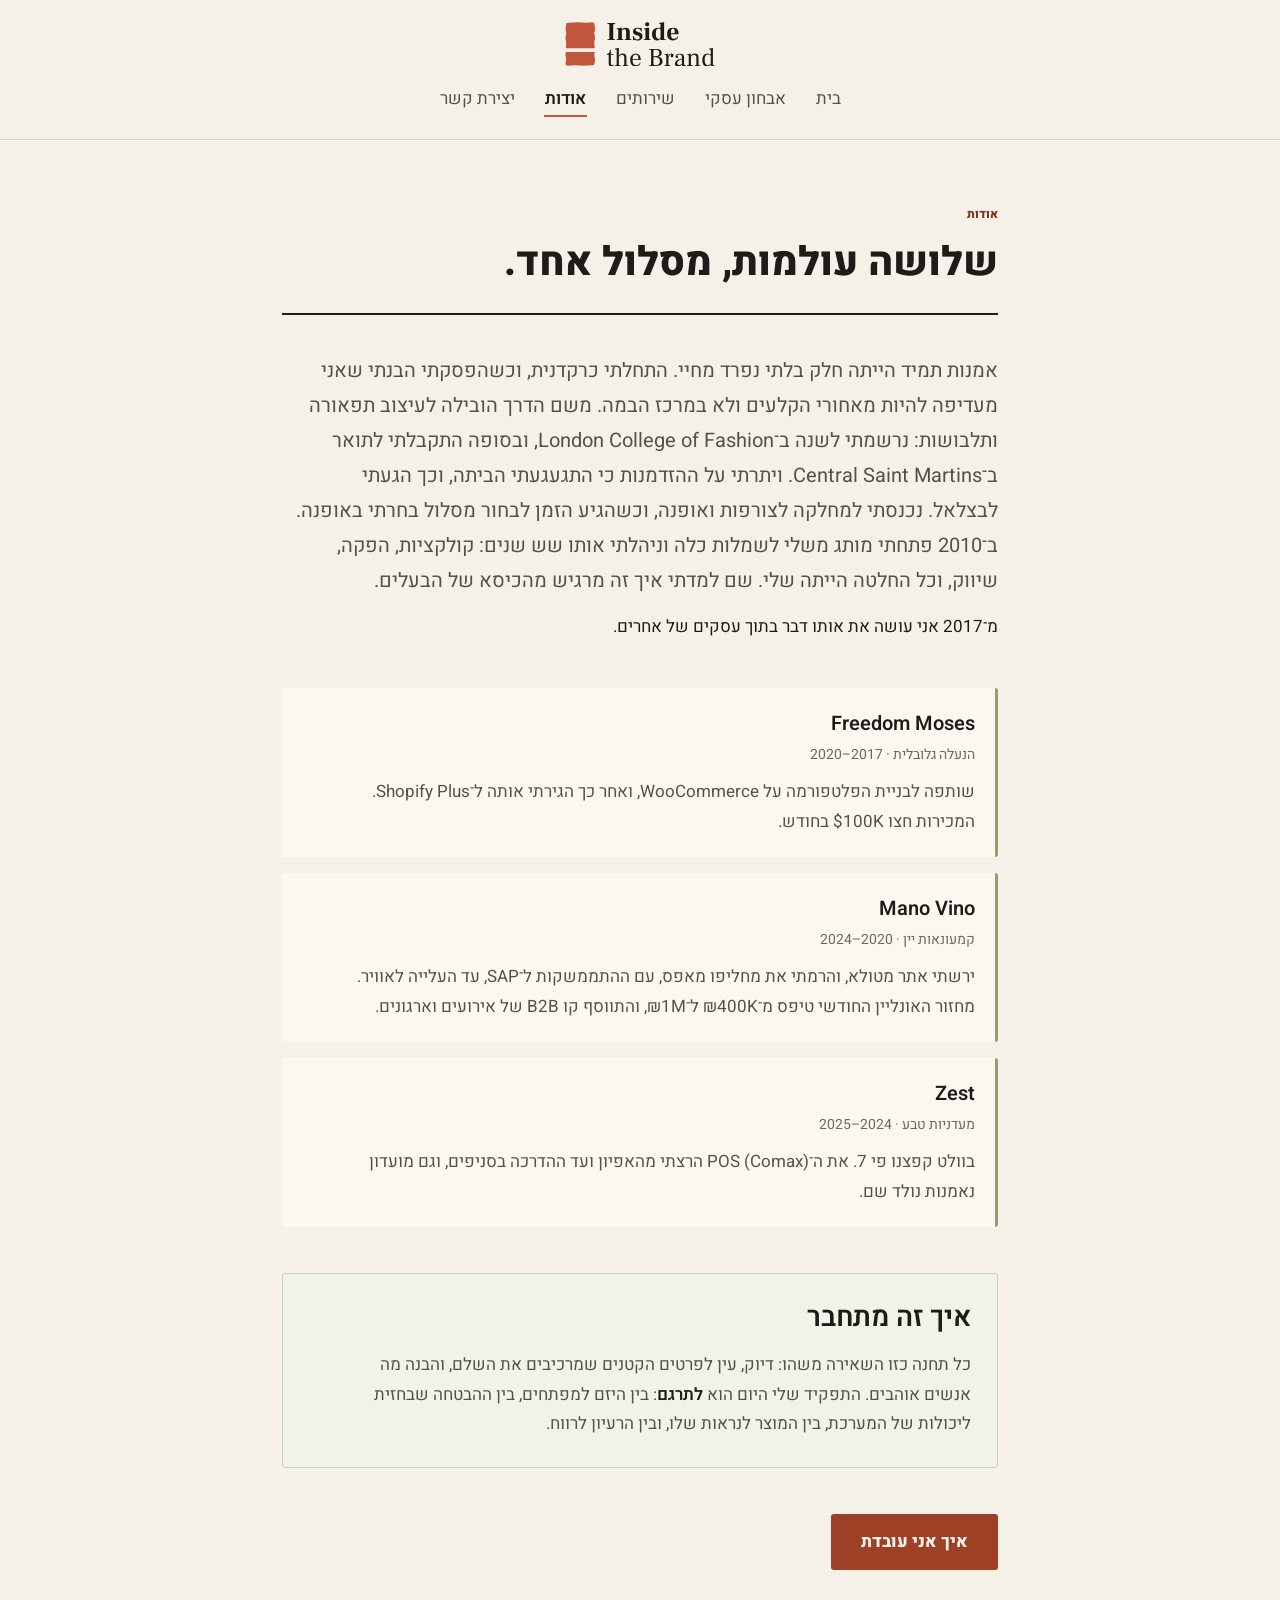
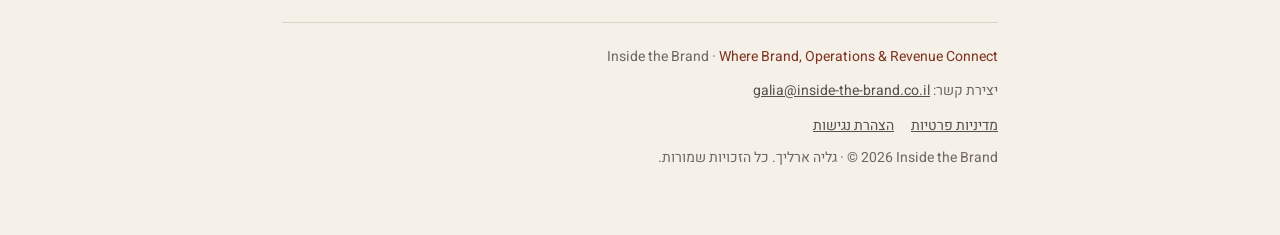
==== commit 41b8f96b: "מנו וינו: "בחודש" ליד ₪400K → ₪1M בדף הבית, באודות ובשאלון Co-Authored-By: Claude Opus 5.5 <noreply@" ====
--- a/about.html
+++ b/about.html
@@ -123,7 +123,7 @@
   <div class="role">
     <p class="nm">Mano Vino</p>
     <p class="meta">קמעונאות יין · 2020–2024</p>
-    <p>ירשתי אתר מטולא, והרמתי את מחליפו מאפס, עם ההתממשקות ל־SAP, עד העלייה לאוויר. מחזור האונליין טיפס מ־₪400K ל־₪1M, והתווסף קו B2B של אירועים וארגונים.</p>
+    <p>ירשתי אתר מטולא, והרמתי את מחליפו מאפס, עם ההתממשקות ל־SAP, עד העלייה לאוויר. מחזור האונליין החודשי טיפס מ־₪400K ל־₪1M, והתווסף קו B2B של אירועים וארגונים.</p>
   </div>
   <div class="role">
     <p class="nm">Zest</p>
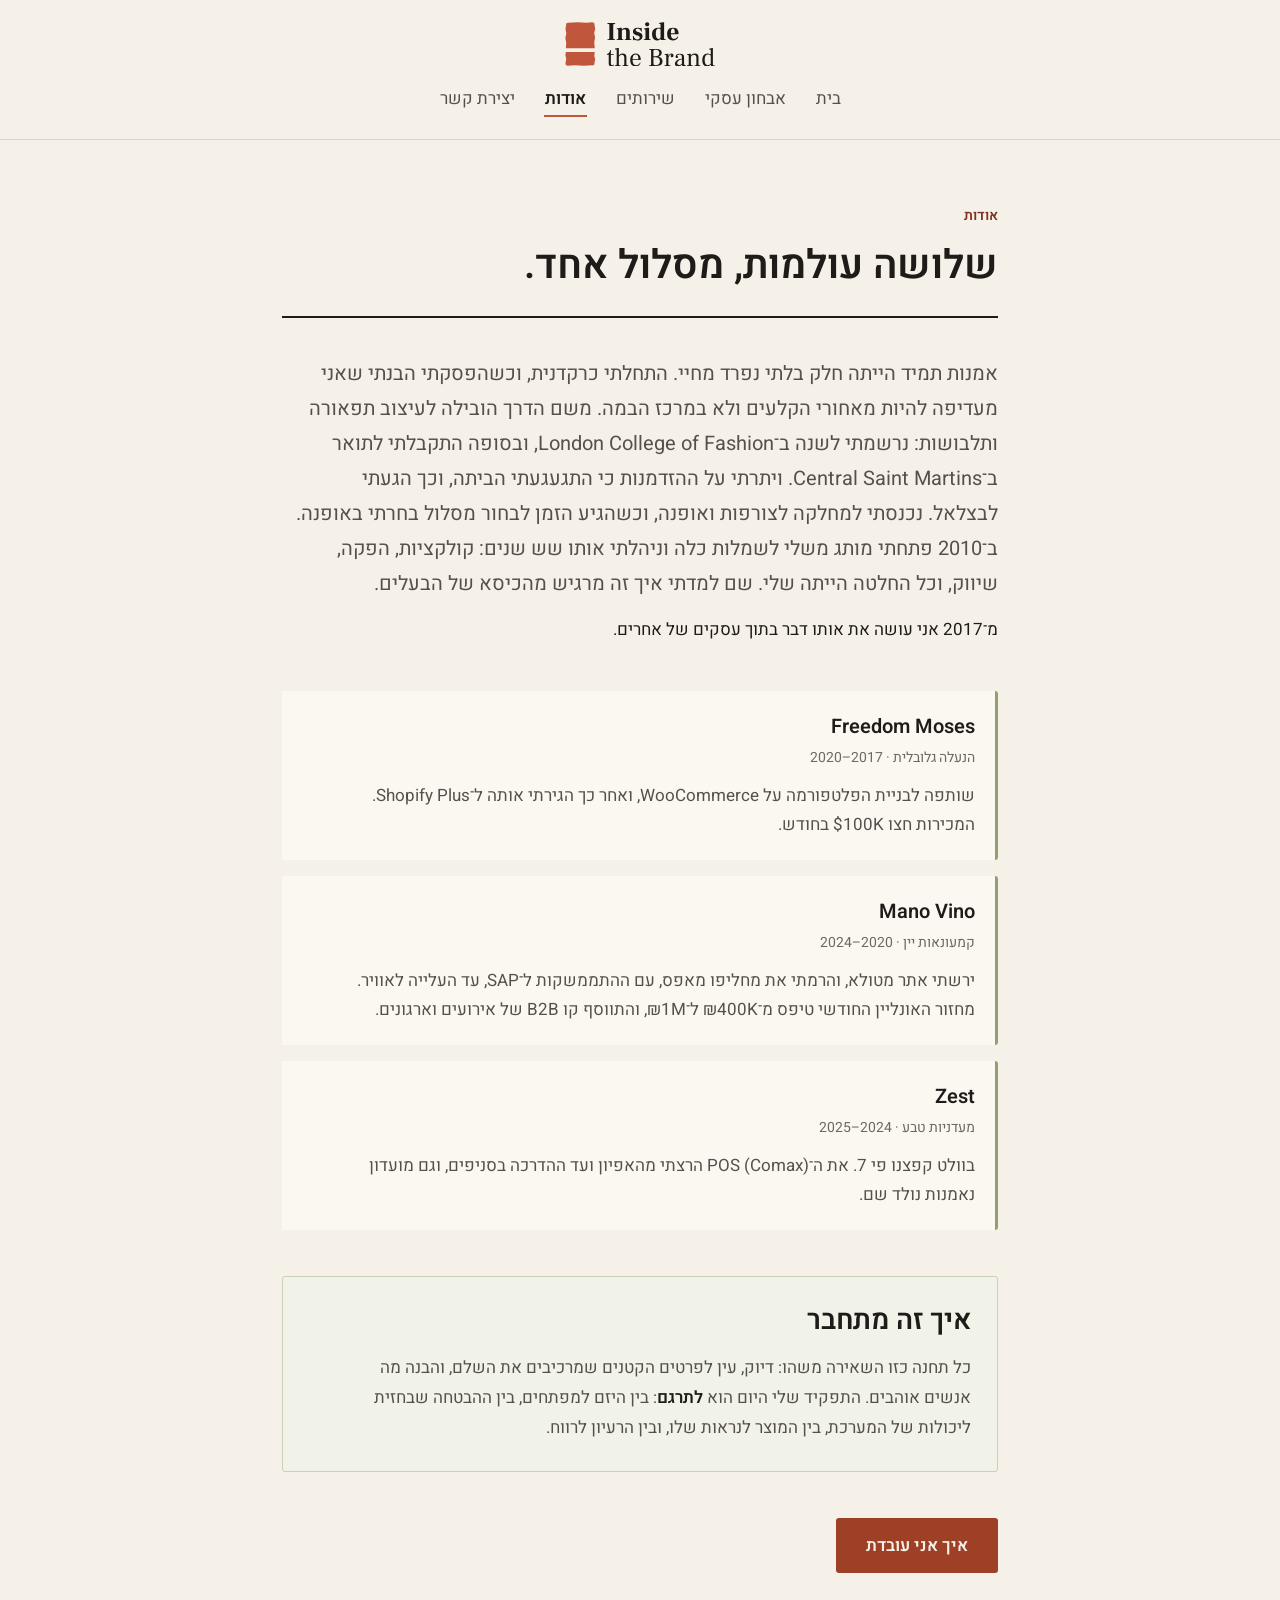
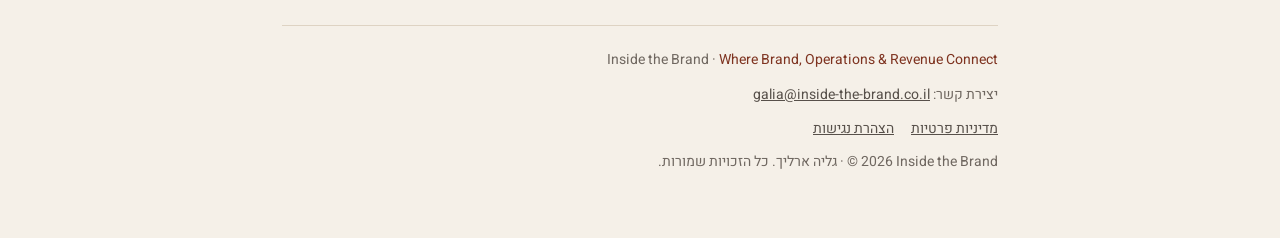
==== commit 0e6f5517: "טיפוגרפיה: חמישה גדלים ושני עוביים בכל האתר לבקשת גליה ("יש יותר מידי גדלים ועוביים של פונטים"): - ג" ====
--- a/about.html
+++ b/about.html
@@ -28,11 +28,11 @@
   .wrap{max-width:760px;margin:0 auto;padding:46px 22px 64px}
 
   header{border-bottom:2px solid var(--fg);padding-bottom:26px;margin-bottom:38px}
-  .eyebrow{font-size:var(--fs-label);color:var(--accent-deep);font-weight:var(--fw-heavy);margin:0 0 14px}
-  h1{font-family:var(--font-display);font-size:var(--fs-h1);line-height:1.2;margin:0;font-weight:var(--fw-head);color:var(--fg)}
+  .eyebrow{font-size:var(--fs-small);color:var(--accent-deep);font-weight:var(--fw-strong);margin:0 0 14px}
+  h1{font-family:var(--font-display);font-size:var(--fs-h1);line-height:1.2;margin:0;font-weight:var(--fw-strong);color:var(--fg)}
 
   section{margin:0 0 46px}
-  h2{font-family:var(--font-display);font-size:var(--fs-h2);margin:0 0 14px;font-weight:var(--fw-section);line-height:1.3;color:var(--fg)}
+  h2{font-family:var(--font-display);font-size:var(--fs-h2);margin:0 0 14px;font-weight:var(--fw-strong);line-height:1.3;color:var(--fg)}
   p{color:var(--fg-soft);font-weight:var(--fw-body);margin:0 0 14px;max-width:64ch}
   strong{color:var(--fg);font-weight:var(--fw-strong)}
   a{color:var(--accent-deep)}
@@ -50,7 +50,7 @@
     padding:18px 20px 20px;margin:0 0 16px;
   }
   .role:last-child{margin-bottom:0}
-  .role .nm{font-family:var(--font-display);font-size:var(--fs-h3);font-weight:var(--fw-section);color:var(--fg);margin:0 0 2px}
+  .role .nm{font-family:var(--font-display);font-size:var(--fs-h3);font-weight:var(--fw-strong);color:var(--fg);margin:0 0 2px}
   .role .meta{font-size:var(--fs-small);color:var(--fg-muted);font-weight:var(--fw-body);margin:0 0 10px}
   .role p:last-child{margin-bottom:0}
 
@@ -62,7 +62,7 @@
   .next{margin-top:6px}
   .cta{
     display:inline-block;background:var(--accent-fill);color:var(--paper);
-    text-decoration:none;font-weight:var(--fw-heavy);font-size:var(--fs-body);padding:13px 30px;border-radius:3px;
+    text-decoration:none;font-weight:var(--fw-strong);font-size:var(--fs-body);padding:13px 30px;border-radius:3px;
   }
   .cta:hover{background:var(--terra-500)}
   .cta:focus-visible{outline:3px solid var(--accent-deep);outline-offset:3px}
--- a/assets/type.css
+++ b/assets/type.css
@@ -9,19 +9,23 @@
    כל עמוד קורא מכאן. עמוד לא קובע גודל או עובי משלו במספר;
    משנים כאן, וזה משתנה בכל האתר.
 
-   שישה גדלים:
-     --fs-h1     כותרת ראשית          Heebo 800
-     --fs-h2     כותרת סקשן           Heebo 600
+   18.10.2026: חמישה גדלים ושני עוביים, לבקשת גליה ("יש יותר מידי
+   גדלים ועוביים של פונטים"). גודל 12 יצא, והתוויות עלו ל-14.
+   עובי 800 יצא, וכל מה שהיה בו (כותרת ראשית, כפתורים, תוויות, מספרים)
+   עבר ל-600. אותו שינוי נכנס לספר המותג.
+
+   חמישה גדלים:
+     --fs-h1     כותרת ראשית           Heebo 600
+     --fs-h2     כותרת סקשן, מספרים    Heebo 600
      --fs-h3     כותרת משנה / פתיח     Heebo 600 לכותרת, 400 לפסקת פתיח
-     --fs-body   גוף טקסט             Heebo 400 (לא יורד מ-16, אחרת iOS מזום שדות)
-     --fs-small  טקסט קטן, הערות       Heebo 400 (ספר המותג: לא פחות מ-13)
-     --fs-label  תווית / kicker        Heebo 800
+     --fs-body   גוף טקסט, כפתורים     Heebo 400 (לא יורד מ-16, אחרת iOS מזום שדות)
+     --fs-small  טקסט קטן, תוויות      Heebo 400, ובתוויות 600 (ספר המותג: לא פחות מ-13)
+   בטלפון: 30 · 24 · 19 · 17 · 14.
 
-   העוביים המותרים (מה שלא כאן, לא בשימוש):
-     Heebo 400 גוף · 600 הדגשה בתוך טקסט · 800 כפתורים, תוויות, מספרים
-     כותרות (27.9.2026, גם הן ב-Heebo): --fw-head 800 לכותרת ראשית,
-     --fw-section 600 לכותרות סקשן ומשנה, --fw-sub 400 לשורת משנה גדולה.
-     Frank Ruhl Libre יצא מהאתר; הוא נשאר רק בתוך קובץ הלוגו.
+   שני עוביים (מה שלא כאן, לא בשימוש):
+     --fw-body   400 גוף טקסט ושורות משנה
+     --fw-strong 600 כותרות, הדגשה, כפתורים, תוויות ומספרים
+     Frank Ruhl Libre יצא מהאתר ב-27.9.2026; הוא נשאר רק בתוך קובץ הלוגו.
    ──────────────────────────────────────────────────────────── */
 
 :root{
@@ -30,15 +34,13 @@
   --fs-h3:20px;
   --fs-body:17px;
   --fs-small:14px;
-  --fs-label:12px;
 
   --fw-body:400;
   --fw-strong:600;
-  --fw-heavy:800;
-  --fw-head:800;
-  --fw-section:600;
-  --fw-sub:400;
 }
+
+/* <b>, <strong> ו-<th> יוצאים בדפדפן ב-700, עובי שלישי. כאן הם מקבלים 600. */
+b,strong,th{font-weight:var(--fw-strong)}
 
 @media (max-width:600px){
   :root{
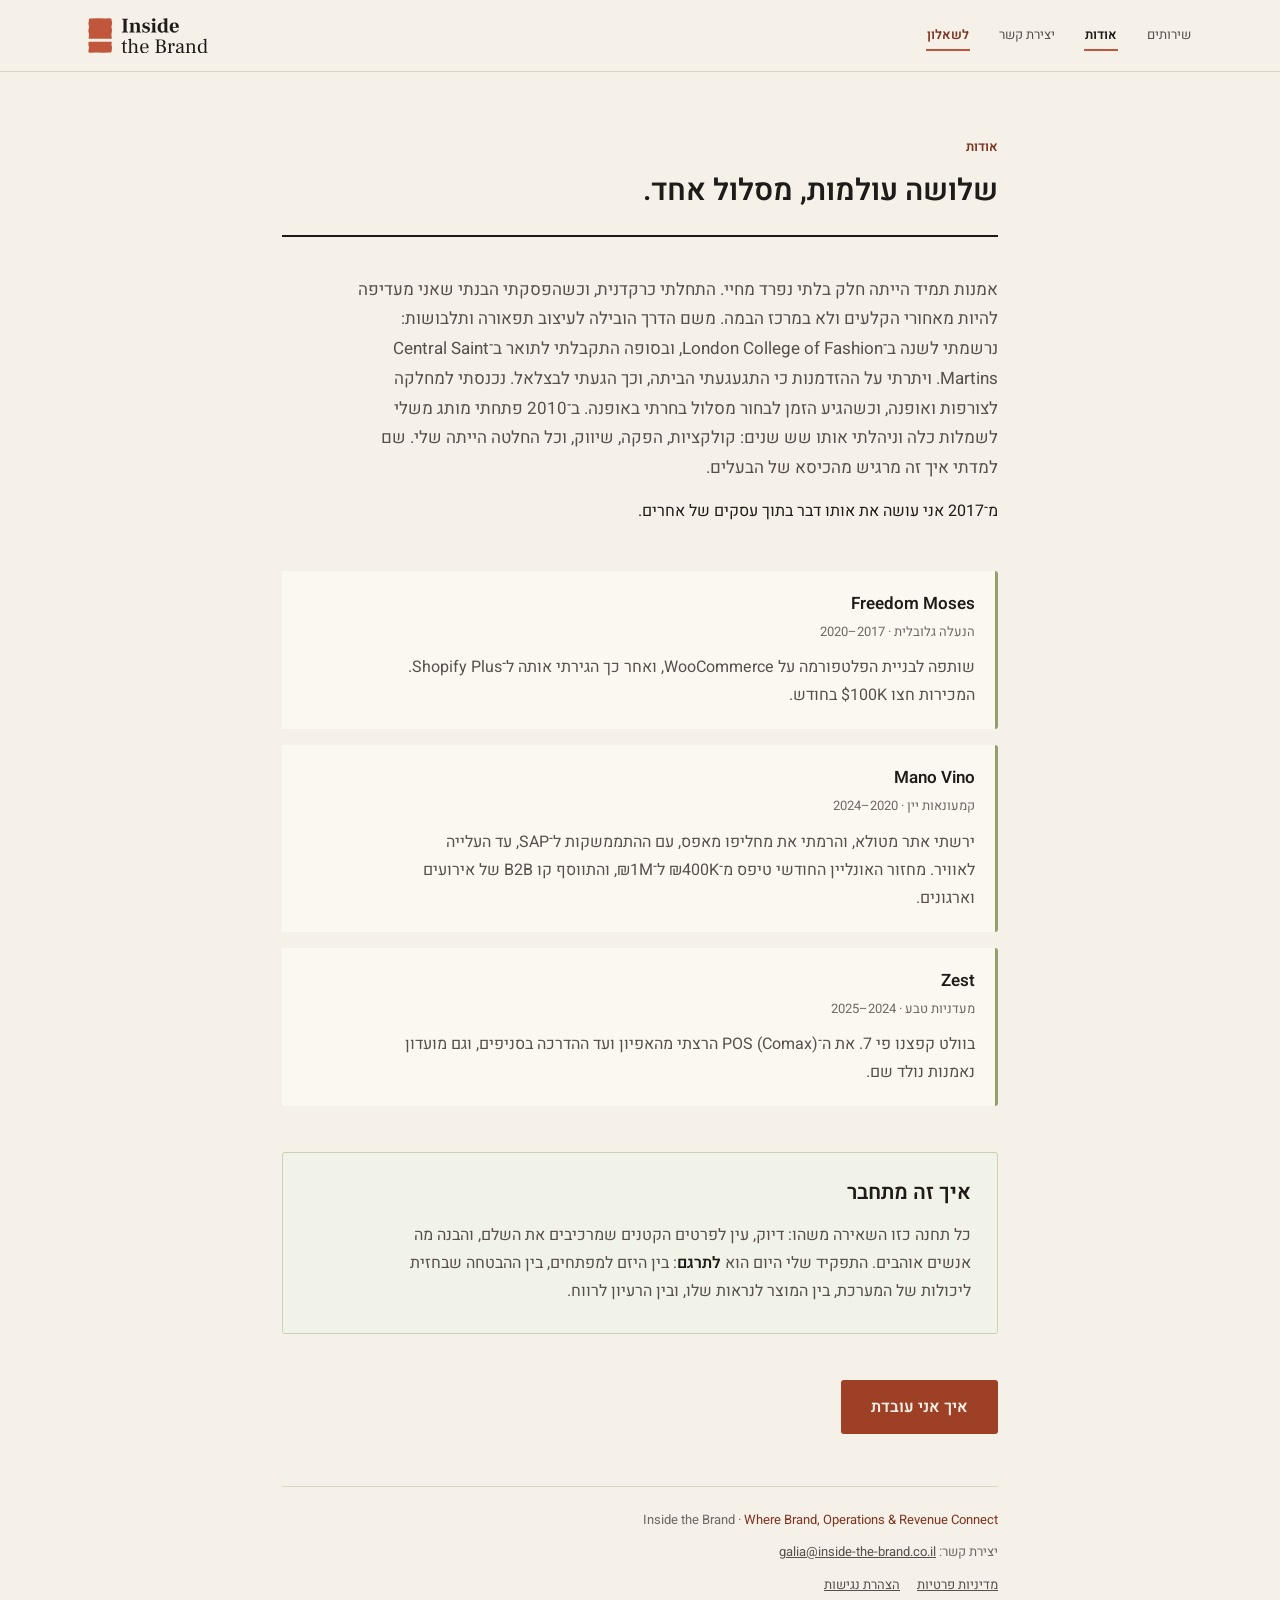
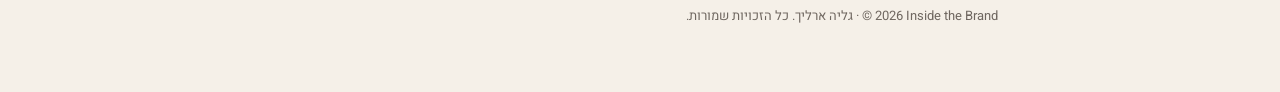
==== commit e97cdc82: "עמוד בית חדש, לוגו משמאל ותפריט מימין, וגדלי פונט קטנים יותר בכל האתר - index.html: עמוד הבית לפי הד" ====
--- a/about.html
+++ b/about.html
@@ -85,6 +85,8 @@
 </head>
 <body>
 
+<a class="skip" href="#content">דילוג לתוכן</a>
+
 <div class="masthead">
   <p class="logo"><a href="./" class="home-link">
     <img src="assets/itb-lockup-primary.svg" alt="Inside the Brand · לדף הבית" width="150" height="44">
@@ -92,17 +94,16 @@
 <!-- MENU:START -->
   <nav class="nav" aria-label="ניווט ראשי">
     <ul>
-      <li><a href="./">בית</a></li>
-      <li><a href="diagnosis.html">אבחון עסקי</a></li>
       <li><a href="services.html">שירותים</a></li>
       <li><a href="about.html" aria-current="page">אודות</a></li>
       <li><a href="contact.html">יצירת קשר</a></li>
+      <li><a class="q" href="diagnosis.html">לשאלון</a></li>
     </ul>
   </nav>
 <!-- MENU:END -->
 </div>
 
-<div class="wrap">
+<div class="wrap" id="content">
 
 <header>
   <p class="eyebrow">אודות</p>
--- a/assets/type.css
+++ b/assets/type.css
@@ -20,7 +20,11 @@
      --fs-h3     כותרת משנה / פתיח     Heebo 600 לכותרת, 400 לפסקת פתיח
      --fs-body   גוף טקסט, כפתורים     Heebo 400 (לא יורד מ-16, אחרת iOS מזום שדות)
      --fs-small  טקסט קטן, תוויות      Heebo 400, ובתוויות 600 (ספר המותג: לא פחות מ-13)
-   בטלפון: 30 · 24 · 19 · 17 · 14.
+   בטלפון: 25 · 20 · 17 · 16 · 13.
+
+   9.11.2026: כל הגדלים ירדו שלב, לבקשת גליה ("זה מאוד גדול הכל"), יחד עם
+   עמוד הבית החדש. היה 40 · 28 · 20 · 17 · 14 (בטלפון 30 · 24 · 19 · 17 · 14),
+   ועכשיו 30 · 21 · 17 · 16 · 13. גוף הטקסט נשאר 16, הרצפה של ספר המותג.
 
    שני עוביים (מה שלא כאן, לא בשימוש):
      --fw-body   400 גוף טקסט ושורות משנה
@@ -29,11 +33,11 @@
    ──────────────────────────────────────────────────────────── */
 
 :root{
-  --fs-h1:40px;
-  --fs-h2:28px;
-  --fs-h3:20px;
-  --fs-body:17px;
-  --fs-small:14px;
+  --fs-h1:30px;
+  --fs-h2:21px;
+  --fs-h3:17px;
+  --fs-body:16px;
+  --fs-small:13px;
 
   --fw-body:400;
   --fw-strong:600;
@@ -44,9 +48,9 @@
 
 @media (max-width:600px){
   :root{
-    --fs-h1:30px;
-    --fs-h2:24px;
-    --fs-h3:19px;
+    --fs-h1:25px;
+    --fs-h2:20px;
+    --fs-h3:17px;
   }
 }
 
--- a/assets/masthead.css
+++ b/assets/masthead.css
@@ -1,82 +1,62 @@
 /* ────────────────────────────────────────────────────────────
-   ראש העמוד — אותו מיקום לוגו בכל עמודי האתר.
+   ראש העמוד: אותו לוגו ואותו תפריט בכל עמודי האתר.
 
-   החלטה של גליה, 18.9.2026: הלוגו ממורכז בפס עליון משלו, קטן,
-   ועם מרווח לפני שהתוכן מתחיל. כל עמוד באתר טוען את הקובץ הזה
-   ומשתמש באותו markup. לא משנים מיקום או גודל בתוך עמוד בודד;
-   משנים כאן, וזה משתנה בכל העמודים.
+   9.11.2026, החלטה של גליה יחד עם עמוד הבית החדש: הלוגו בצד שמאל,
+   והתפריט בצד ימין, בשורה אחת. בעברית העין מתחילה מימין ופוגשת קודם
+   את התפריט, והלוגו סוגר את השורה. הלוקאפ נקרא משמאל לימין, ולכן
+   בצד שמאל הוא לא נמשך נגד הכיוון שלו (זו הייתה הסיבה למרכז מ־18.9).
+   התפריט: שירותים · אודות · יצירת קשר · לשאלון. "בית" יצא, כי הלוגו
+   הוא הקישור לדף הבית. "לשאלון" (לשעבר "אבחון עסקי") מודגש.
 
    <div class="masthead">
-     <p class="logo">
-       <img class="light" src="assets/itb-lockup-primary.svg" alt="Inside the Brand" width="150" height="44">
-     </p>
+     <p class="logo"><a href="./" class="home-link"><img …></a></p>
+     <nav class="nav">…</nav>
    </div>
-   <div class="wrap"> …
 
-   למה במרכז: הלוקאפ נקרא משמאל לימין, ולכן הצמדה לקצה הימני של
-   עמוד בעברית מושכת אותו נגד הכיוון שלו.
-   מרווח סביב הלוגו: לפחות ברוחב הסמל מכל צד (README של הלוגו).
-   מינימום: 110px רוחב.
-
-   ההחלפה בין לוגו בהיר לכהה נשארת בכל עמוד בנפרד, כי רק עמוד שיש
-   לו מצב כהה רשאי להחליף. אחרת הלוגו עם הטקסט הבהיר נוחת על עמוד
-   בהיר ונעלם.
+   בלי כפתור המבורגר: ארבעה קישורים קצרים. בטלפון הלוגו בשורה אחת
+   והתפריט בשורה מתחתיו. אין מה לפתוח ואין סקריפט.
+   משנים כאן, וזה משתנה בכל העמודים.
    ──────────────────────────────────────────────────────────── */
 
-.masthead{border-bottom:1px solid var(--paper-500);padding:22px 24px}
-/* max-width:none — עמודים שמגבילים רוחב פסקה (למשל p{max-width:64ch})
-   היו מושכים את הלוגו ימינה מהמרכז במסך רחב */
-.masthead .logo{margin:0;max-width:none;text-align:center}
-.masthead .logo img{width:150px;height:auto;margin:0 auto;vertical-align:top}
+.masthead{
+  border-bottom:1px solid var(--paper-500);
+  padding:18px max(24px, calc((100% - 1104px) / 2));
+  display:flex;flex-direction:row-reverse;align-items:center;justify-content:space-between;gap:12px 28px;
+}
+.masthead .logo{margin:0;max-width:none;line-height:0}
+.masthead .logo img{width:120px;height:auto;vertical-align:top}
 .masthead + .wrap{padding-top:64px}
 
-@media (max-width:520px){
-  .masthead{padding:16px 20px}
-  .masthead .logo img{width:130px}
-  .masthead + .wrap{padding-top:44px}
-}
-
-/* ────────────────────────────────────────────────────────────
-   התפריט הראשי — נוסף 23.9.2026.
-
-   יושב בתוך אותה רצועה עליונה, מתחת ללוגו הממורכז.
-   ארבעה קישורים קצרים, ולכן שורה אחת שנשברת לשתיים בטלפון
-   במקום כפתור המבורגר: אין מה לפתוח ואין מה לסגור, זה עובד
-   במקלדת ובקורא מסך בלי שורת קוד אחת, ולא נוסף שום סקריפט.
-   כשיתווספו קישורים (למשל "מאמרים" כשהבלוג יעלה) נשקול שוב.
-
-   העמוד הנוכחי מסומן ב-aria-current="page", וקורא מסך אומר
-   "העמוד הנוכחי". הקו מתחתיו בטרהקוטה הוא דקורטיבי בלבד,
-   והצבע של הטקסט עצמו הוא --ink ולכן הניגודיות עומדת בתקן.
-   ──────────────────────────────────────────────────────────── */
-
-.masthead .nav{margin:16px 0 0}
-.masthead .nav ul{
-  list-style:none;margin:0;padding:0;
-  display:flex;flex-wrap:wrap;justify-content:center;gap:6px 28px;
-}
+.masthead .nav{margin:0}
+.masthead .nav ul{list-style:none;margin:0;padding:0;display:flex;flex-wrap:wrap;gap:6px 28px}
 .masthead .nav a{
   display:inline-block;padding:3px 1px;
   color:var(--fg-soft);text-decoration:none;
-  font-size:var(--fs-body);font-weight:var(--fw-body);line-height:1.6;
+  font-size:var(--fs-small);font-weight:var(--fw-body);line-height:1.6;
   border-bottom:2px solid transparent;
 }
 .masthead .nav a:hover{color:var(--fg);border-bottom-color:var(--paper-500)}
 .masthead .nav a[aria-current="page"]{color:var(--fg);font-weight:var(--fw-strong);border-bottom-color:var(--accent)}
+/* הקישור לשאלון: טקסט בטרהקוטה כהה (7.8 מול נייר), והקו בטרהקוטה הוא קישוט */
+.masthead .nav a.q{color:var(--accent-deep);font-weight:var(--fw-strong);border-bottom-color:var(--accent)}
 .masthead .nav a:focus-visible{outline:3px solid var(--accent-deep);outline-offset:3px;border-radius:2px}
-
-@media (max-width:520px){
-  .masthead .nav{margin:12px 0 0}
-  .masthead .nav ul{gap:4px 20px}
-  .masthead .nav a{font-size:var(--fs-small)}
-}
 
 /* הלוגו הוא קישור לדף הבית (24.9.2026) */
 .masthead .home-link{display:inline-block}
 .masthead .home-link:focus-visible{outline:3px solid var(--terra-700);outline-offset:4px;border-radius:2px}
 
-/* 27.9.2026: חמישה קישורים ("בית" נוסף). בטלפון צר (360) "יצירת קשר" ירד
-   לבד לשורה שנייה; מרווח קטן יותר בין הקישורים מחזיר את התפריט לשורה אחת. */
-@media (max-width:380px){
-  .masthead .nav ul{gap:4px 14px}
+@media (max-width:600px){
+  .masthead{flex-direction:column;align-items:stretch;padding:14px 20px 10px}
+  .masthead .logo{align-self:flex-end}
+  .masthead .logo img{width:108px}
+  .masthead .nav ul{gap:4px 22px}
+  .masthead + .wrap{padding-top:44px}
 }
+
+/* קישור דילוג לתוכן (1.11.2026). מוסתר עד לחיצת Tab ראשונה, ואז מופיע
+   בפינה ומאפשר לדלג על הלוגו והתפריט. עד עכשיו היה רק בשאלון. */
+.skip{
+  position:absolute;right:-9999px;top:0;background:var(--ink);color:#fff;
+  padding:10px 18px;z-index:100;text-decoration:none;border-radius:0 0 3px 3px;
+}
+.skip:focus{right:12px}
